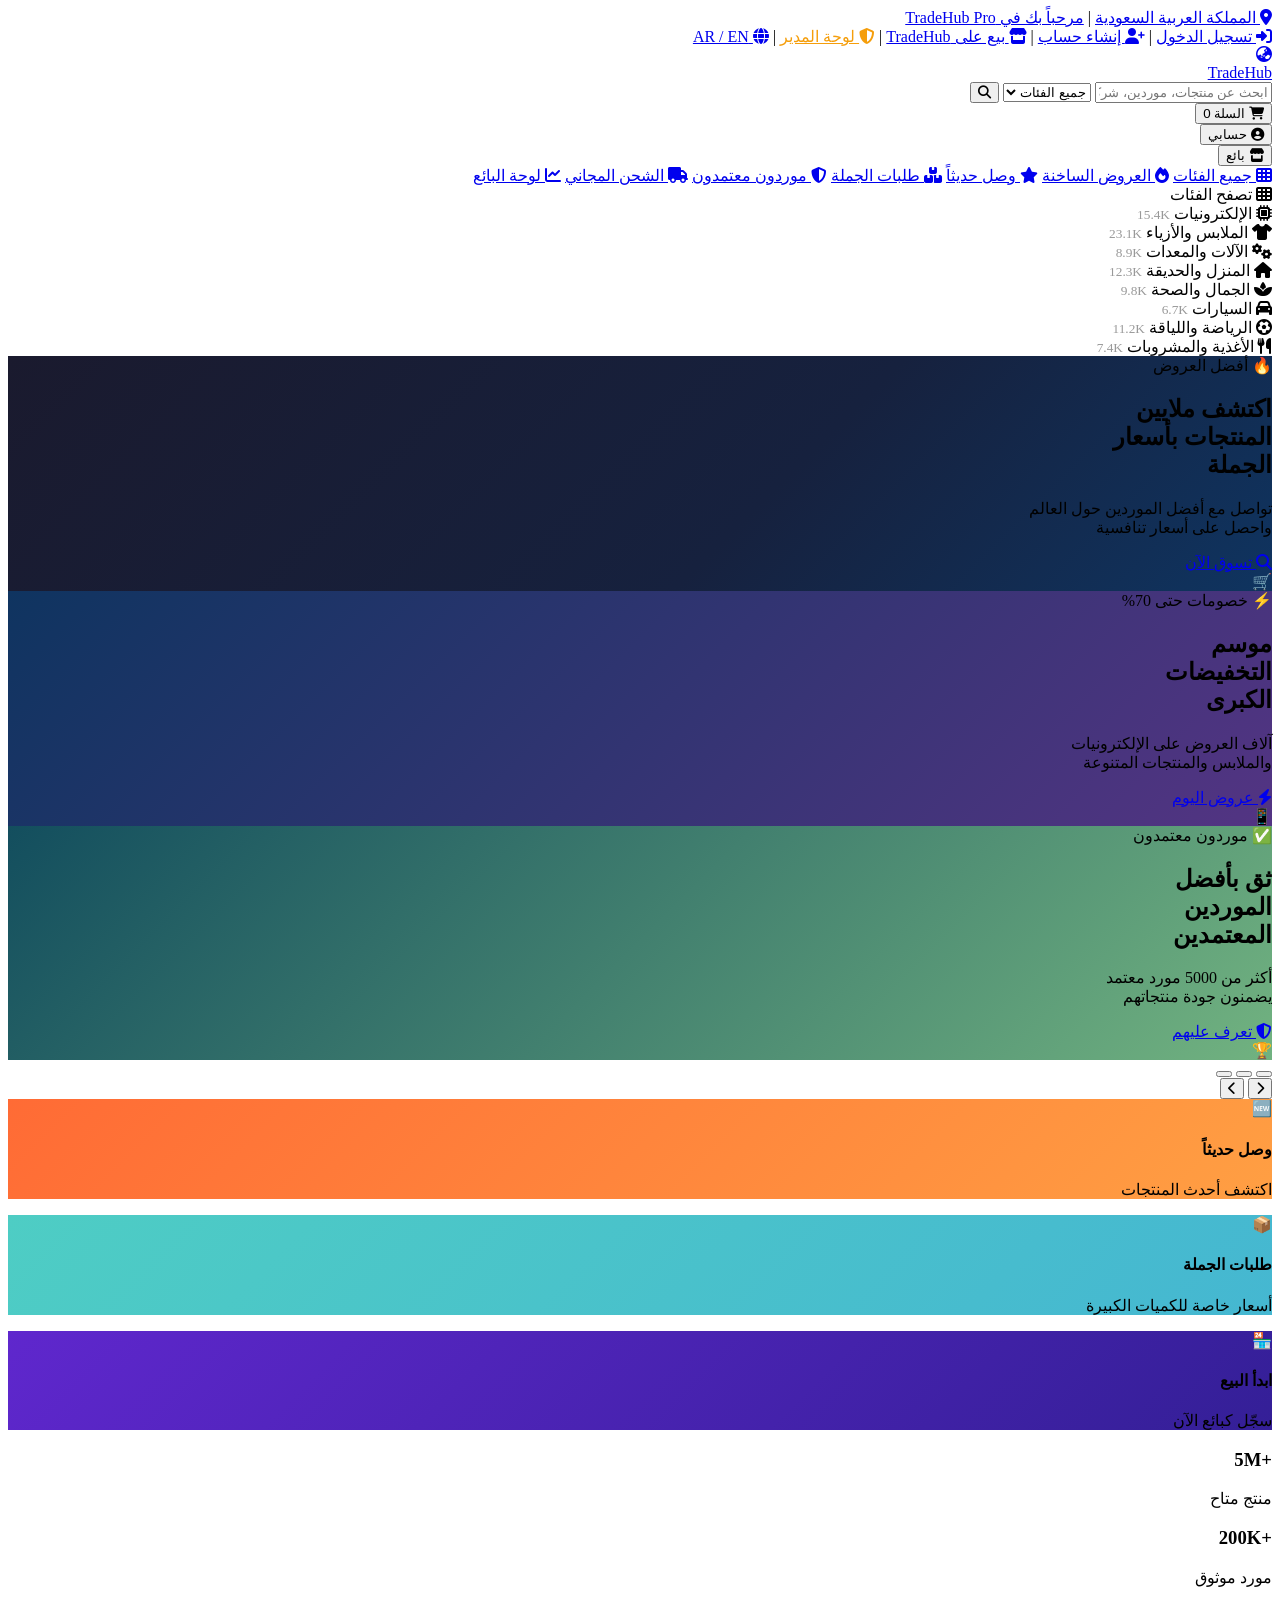
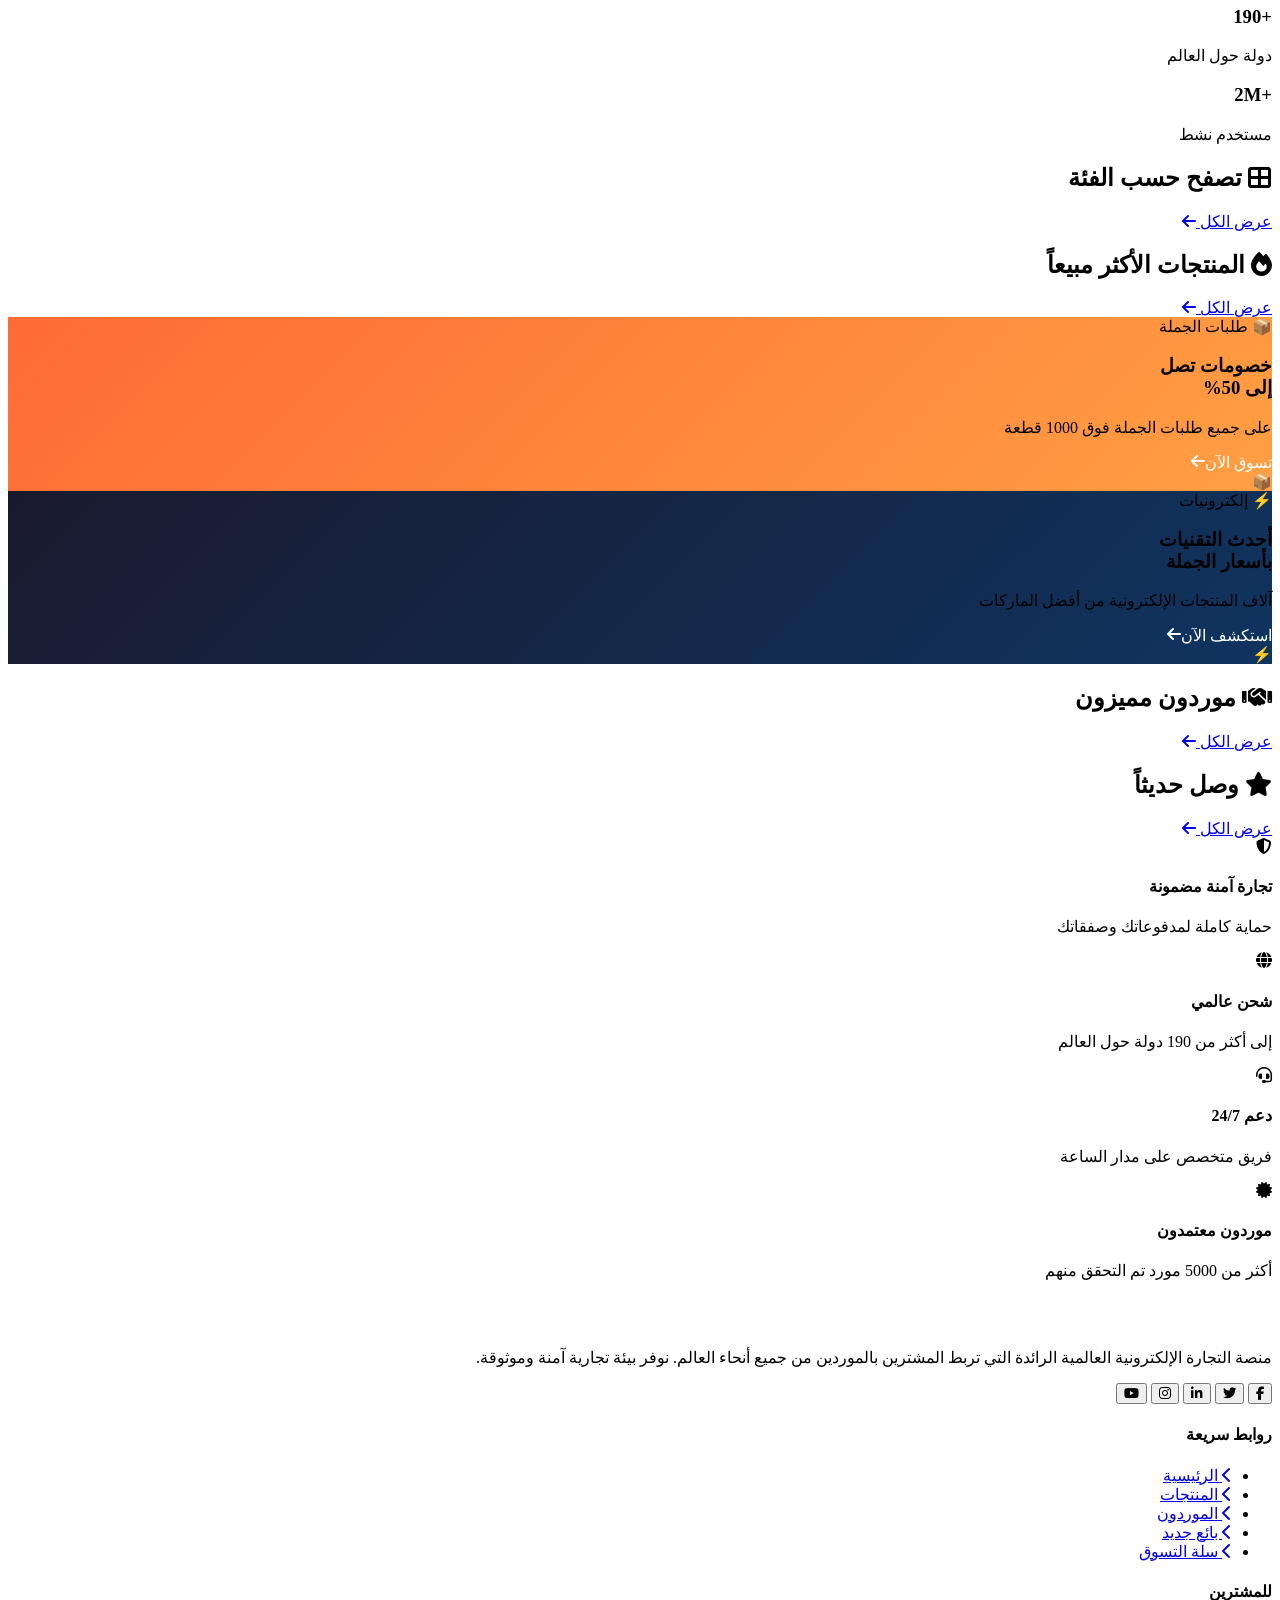
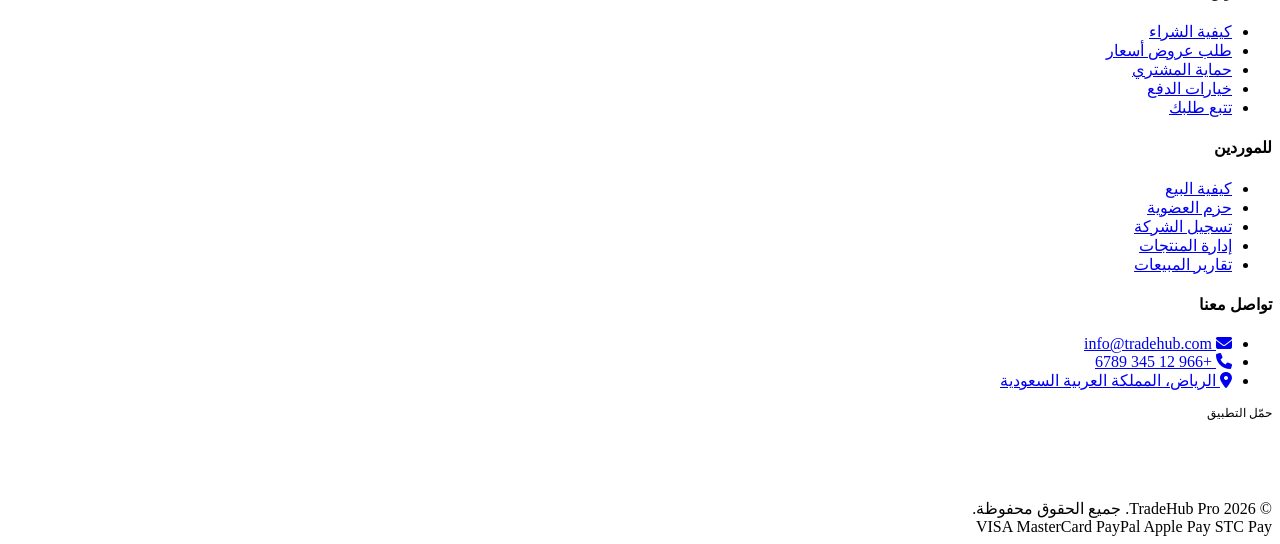
==== index.html @ 457453dc "Add files via upload" ====
<!DOCTYPE html>
<html lang="ar" dir="rtl">
<head>
  <meta charset="UTF-8" />
  <meta name="viewport" content="width=device-width, initial-scale=1.0" />
  <title>TradeHub Pro - منصة التجارة الإلكترونية العالمية</title>

  <!-- ===== PWA Meta Tags ===== -->
  <meta name="theme-color" content="#f59e0b" />
  <meta name="mobile-web-app-capable" content="yes" />
  <meta name="apple-mobile-web-app-capable" content="yes" />
  <meta name="apple-mobile-web-app-status-bar-style" content="black-translucent" />
  <meta name="apple-mobile-web-app-title" content="TradeHub Pro" />
  <meta name="application-name" content="TradeHub Pro" />
  <meta name="msapplication-TileColor" content="#0f172a" />
  <meta name="msapplication-TileImage" content="/icons/icon-144x144.png" />
  <meta name="description" content="منصة TradeHub Pro للتجارة الإلكترونية - تسوق، بيع، وتواصل مع موردين عالميين" />

  <!-- PWA Manifest -->
  <link rel="manifest" href="manifest.json" />

  <!-- Apple Touch Icons -->
  <link rel="apple-touch-icon" sizes="192x192" href="icons/icon-192x192.png" />
  <link rel="apple-touch-icon" sizes="512x512" href="icons/icon-512x512.png" />
  <link rel="icon" type="image/svg+xml" href="icons/icon.svg" />
  <link rel="shortcut icon" href="icons/icon.svg" />

  <!-- ===== Fonts & Libraries ===== -->
  <link rel="preconnect" href="https://fonts.googleapis.com" />
  <link href="https://fonts.googleapis.com/css2?family=Cairo:wght@300;400;600;700;800&display=swap" rel="stylesheet" />
  <link rel="stylesheet" href="https://cdn.jsdelivr.net/npm/@fortawesome/fontawesome-free@6.4.0/css/all.min.css" />
  <link rel="stylesheet" href="css/style.css" />
  <script src="js/auth.js"></script>
</head>
<body>

<!-- TOP BAR -->
<div class="top-bar">
  <div class="container">
    <div class="top-bar-links">
      <a href="#"><i class="fas fa-map-marker-alt"></i> المملكة العربية السعودية</a>
      <span>|</span>
      <a href="#">مرحباً بك في TradeHub Pro</a>
    </div>
    <div class="top-bar-links" id="topBarUserLinks">
      <a href="auth.html"><i class="fas fa-sign-in-alt"></i> تسجيل الدخول</a>
      <span>|</span>
      <a href="auth.html?mode=register"><i class="fas fa-user-plus"></i> إنشاء حساب</a>
      <span>|</span>
      <a href="seller.html"><i class="fas fa-store"></i> بيع على TradeHub</a>
      <span>|</span>
      <a href="admin-login.html" style="color:#f59e0b"><i class="fas fa-shield-alt"></i> لوحة المدير</a>
      <span>|</span>
      <a href="#"><i class="fas fa-globe"></i> AR / EN</a>
    </div>
  </div>
</div>

<!-- HEADER -->
<header>
  <div class="container header-main">
    <a href="index.html" class="logo">
      <span class="logo-dynamic">
        <div class="logo-icon"><i class="fas fa-globe-asia"></i></div>
        Trade<span>Hub</span>
      </span>
    </a>

    <div class="search-bar">
      <input type="text" class="search-input" id="searchInput" placeholder="ابحث عن منتجات، موردين، شركات..." />
      <select class="search-select" id="searchCategory">
        <option value="">جميع الفئات</option>
        <option value="cat1">الإلكترونيات</option>
        <option value="cat2">الملابس</option>
        <option value="cat3">الآلات</option>
        <option value="cat4">المنزل</option>
        <option value="cat5">الجمال</option>
        <option value="cat6">السيارات</option>
        <option value="cat7">الرياضة</option>
        <option value="cat8">الأغذية</option>
      </select>
      <button class="search-btn" onclick="doSearch()">
        <i class="fas fa-search"></i>
      </button>
    </div>

    <div class="header-actions">
      <button class="header-btn" onclick="window.location='cart.html'">
        <i class="fas fa-shopping-cart"></i>
        <span>السلة</span>
        <span class="badge" id="cartCount">0</span>
      </button>
      <div id="headerUserMenu">
        <button class="header-btn" onclick="window.location='auth.html'">
          <i class="fas fa-user-circle"></i>
          <span>حسابي</span>
        </button>
      </div>
      <button class="header-btn" onclick="window.location='seller.html'">
        <i class="fas fa-store"></i>
        <span>بائع</span>
      </button>
    </div>
  </div>
</header>

<!-- NAV -->
<nav>
  <div class="container">
    <div class="nav-inner">
      <a href="#categories" class="nav-link all-categories-btn"><i class="fas fa-th"></i> جميع الفئات</a>
      <a href="products.html" class="nav-link active"><i class="fas fa-fire"></i> العروض الساخنة</a>
      <a href="products.html?filter=new" class="nav-link"><i class="fas fa-star"></i> وصل حديثاً</a>
      <a href="products.html?filter=bulk" class="nav-link"><i class="fas fa-boxes"></i> طلبات الجملة</a>
      <a href="products.html?filter=verified" class="nav-link"><i class="fas fa-shield-alt"></i> موردون معتمدون</a>
      <a href="#" class="nav-link"><i class="fas fa-truck"></i> الشحن المجاني</a>
      <a href="seller.html" class="nav-link"><i class="fas fa-chart-line"></i> لوحة البائع</a>
    </div>
  </div>
</nav>

<!-- HERO SECTION -->
<section class="hero-section">
  <div class="container">
    <div class="hero-grid">
      <!-- Sidebar -->
      <aside class="sidebar-cats">
        <div class="sidebar-cat-title"><i class="fas fa-th"></i> تصفح الفئات</div>
        <div class="sidebar-cat-item" onclick="filterByCategory('cat1')"><i class="fas fa-microchip"></i> الإلكترونيات <small style="margin-right:auto;color:#999">15.4K</small></div>
        <div class="sidebar-cat-item" onclick="filterByCategory('cat2')"><i class="fas fa-tshirt"></i> الملابس والأزياء <small style="margin-right:auto;color:#999">23.1K</small></div>
        <div class="sidebar-cat-item" onclick="filterByCategory('cat3')"><i class="fas fa-cogs"></i> الآلات والمعدات <small style="margin-right:auto;color:#999">8.9K</small></div>
        <div class="sidebar-cat-item" onclick="filterByCategory('cat4')"><i class="fas fa-home"></i> المنزل والحديقة <small style="margin-right:auto;color:#999">12.3K</small></div>
        <div class="sidebar-cat-item" onclick="filterByCategory('cat5')"><i class="fas fa-spa"></i> الجمال والصحة <small style="margin-right:auto;color:#999">9.8K</small></div>
        <div class="sidebar-cat-item" onclick="filterByCategory('cat6')"><i class="fas fa-car"></i> السيارات <small style="margin-right:auto;color:#999">6.7K</small></div>
        <div class="sidebar-cat-item" onclick="filterByCategory('cat7')"><i class="fas fa-futbol"></i> الرياضة واللياقة <small style="margin-right:auto;color:#999">11.2K</small></div>
        <div class="sidebar-cat-item" onclick="filterByCategory('cat8')"><i class="fas fa-utensils"></i> الأغذية والمشروبات <small style="margin-right:auto;color:#999">7.4K</small></div>
      </aside>

      <!-- Slider -->
      <div class="slider-container">
        <div class="slide active" style="background: linear-gradient(135deg, #1a1a2e 0%, #16213e 60%, #0f3460 100%);">
          <div class="slide-content">
            <div class="slide-text">
              <div class="slide-badge">🔥 أفضل العروض</div>
              <h2>اكتشف ملايين<br>المنتجات بأسعار<br>الجملة</h2>
              <p>تواصل مع أفضل الموردين حول العالم<br>واحصل على أسعار تنافسية</p>
              <a href="products.html" class="slide-cta"><i class="fas fa-search"></i> تسوق الآن</a>
            </div>
            <div class="slide-img">🛒</div>
          </div>
        </div>
        <div class="slide" style="background: linear-gradient(135deg, #0f3460 0%, #533483 100%);">
          <div class="slide-content">
            <div class="slide-text">
              <div class="slide-badge">⚡ خصومات حتى 70%</div>
              <h2>موسم<br>التخفيضات<br>الكبرى</h2>
              <p>آلاف العروض على الإلكترونيات<br>والملابس والمنتجات المتنوعة</p>
              <a href="products.html" class="slide-cta"><i class="fas fa-bolt"></i> عروض اليوم</a>
            </div>
            <div class="slide-img">📱</div>
          </div>
        </div>
        <div class="slide" style="background: linear-gradient(135deg, #134e5e 0%, #71b280 100%);">
          <div class="slide-content">
            <div class="slide-text">
              <div class="slide-badge">✅ موردون معتمدون</div>
              <h2>ثق بأفضل<br>الموردين<br>المعتمدين</h2>
              <p>أكثر من 5000 مورد معتمد<br>يضمنون جودة منتجاتهم</p>
              <a href="products.html?filter=verified" class="slide-cta"><i class="fas fa-shield-alt"></i> تعرف عليهم</a>
            </div>
            <div class="slide-img">🏆</div>
          </div>
        </div>
        <div class="slider-controls">
          <button class="slider-dot active" onclick="goToSlide(0)"></button>
          <button class="slider-dot" onclick="goToSlide(1)"></button>
          <button class="slider-dot" onclick="goToSlide(2)"></button>
        </div>
        <button class="slider-prev" onclick="prevSlide()"><i class="fas fa-chevron-right"></i></button>
        <button class="slider-next" onclick="nextSlide()"><i class="fas fa-chevron-left"></i></button>
      </div>

      <!-- Mini Banners -->
      <div class="mini-banners">
        <div class="mini-banner" style="background: linear-gradient(135deg, #FF6B35, #ff9f43);" onclick="window.location='products.html?filter=new'">
          <span>🆕</span>
          <h4>وصل حديثاً</h4>
          <p>اكتشف أحدث المنتجات</p>
        </div>
        <div class="mini-banner" style="background: linear-gradient(135deg, #4ECDC4, #45B7D1);" onclick="window.location='products.html?filter=bulk'">
          <span>📦</span>
          <h4>طلبات الجملة</h4>
          <p>أسعار خاصة للكميات الكبيرة</p>
        </div>
        <div class="mini-banner" style="background: linear-gradient(135deg, #5F27CD, #341f97);" onclick="window.location='seller.html'">
          <span>🏪</span>
          <h4>ابدأ البيع</h4>
          <p>سجّل كبائع الآن</p>
        </div>
      </div>
    </div>
  </div>
</section>

<!-- STATS BANNER -->
<div class="stats-banner">
  <div class="container">
    <div class="stats-grid">
      <div class="stat-item">
        <h3>+5M</h3>
        <p>منتج متاح</p>
      </div>
      <div class="stat-item">
        <h3>+200K</h3>
        <p>مورد موثوق</p>
      </div>
      <div class="stat-item">
        <h3>+190</h3>
        <p>دولة حول العالم</p>
      </div>
      <div class="stat-item">
        <h3>+2M</h3>
        <p>مستخدم نشط</p>
      </div>
    </div>
  </div>
</div>

<!-- CATEGORIES SECTION -->
<section class="section" id="categories" style="background: white;">
  <div class="container">
    <div class="section-header">
      <h2 class="section-title"><i class="fas fa-th-large"></i> تصفح حسب الفئة</h2>
      <a href="products.html" class="see-all">عرض الكل <i class="fas fa-arrow-left"></i></a>
    </div>
    <div class="categories-grid" id="categoriesGrid">
      <div class="loading-spinner"><div class="spinner"></div></div>
    </div>
  </div>
</section>

<!-- HOT PRODUCTS -->
<section class="section">
  <div class="container">
    <div class="section-header">
      <h2 class="section-title"><i class="fas fa-fire"></i> المنتجات الأكثر مبيعاً</h2>
      <a href="products.html" class="see-all">عرض الكل <i class="fas fa-arrow-left"></i></a>
    </div>
    <div class="products-grid" id="hotProductsGrid">
      <div class="loading-spinner"><div class="spinner"></div></div>
    </div>
  </div>
</section>

<!-- PROMO SECTION -->
<section class="section" style="background: white;">
  <div class="container">
    <div class="promo-grid">
      <div class="promo-card" style="background: linear-gradient(135deg, #FF6B35, #ff9f43);" onclick="window.location='products.html?filter=bulk'">
        <div class="promo-tag">📦 طلبات الجملة</div>
        <h3>خصومات تصل<br>إلى 50%</h3>
        <p>على جميع طلبات الجملة فوق 1000 قطعة</p>
        <div class="btn btn-outline" style="color:white; border-color:white; display:inline-flex;">تسوق الآن <i class="fas fa-arrow-left"></i></div>
        <div class="promo-icon">📦</div>
      </div>
      <div class="promo-card" style="background: linear-gradient(135deg, #1a1a2e, #0f3460);" onclick="window.location='products.html?category=cat1'">
        <div class="promo-tag">⚡ إلكترونيات</div>
        <h3>أحدث التقنيات<br>بأسعار الجملة</h3>
        <p>آلاف المنتجات الإلكترونية من أفضل الماركات</p>
        <div class="btn btn-outline" style="color:white; border-color:white; display:inline-flex;">استكشف الآن <i class="fas fa-arrow-left"></i></div>
        <div class="promo-icon">⚡</div>
      </div>
    </div>
  </div>
</section>

<!-- SUPPLIERS SECTION -->
<section class="section">
  <div class="container">
    <div class="section-header">
      <h2 class="section-title"><i class="fas fa-handshake"></i> موردون مميزون</h2>
      <a href="products.html?filter=verified" class="see-all">عرض الكل <i class="fas fa-arrow-left"></i></a>
    </div>
    <div class="suppliers-grid" id="suppliersGrid">
      <div class="loading-spinner"><div class="spinner"></div></div>
    </div>
  </div>
</section>

<!-- NEW ARRIVALS -->
<section class="section" style="background: white;">
  <div class="container">
    <div class="section-header">
      <h2 class="section-title"><i class="fas fa-star"></i> وصل حديثاً</h2>
      <a href="products.html?filter=new" class="see-all">عرض الكل <i class="fas fa-arrow-left"></i></a>
    </div>
    <div class="products-grid" id="newProductsGrid">
      <div class="loading-spinner"><div class="spinner"></div></div>
    </div>
  </div>
</section>

<!-- TRUST BAR -->
<div class="trust-bar">
  <div class="container">
    <div class="trust-grid">
      <div class="trust-item">
        <div class="trust-icon"><i class="fas fa-shield-alt"></i></div>
        <div>
          <h4>تجارة آمنة مضمونة</h4>
          <p>حماية كاملة لمدفوعاتك وصفقاتك</p>
        </div>
      </div>
      <div class="trust-item">
        <div class="trust-icon"><i class="fas fa-globe"></i></div>
        <div>
          <h4>شحن عالمي</h4>
          <p>إلى أكثر من 190 دولة حول العالم</p>
        </div>
      </div>
      <div class="trust-item">
        <div class="trust-icon"><i class="fas fa-headset"></i></div>
        <div>
          <h4>دعم 24/7</h4>
          <p>فريق متخصص على مدار الساعة</p>
        </div>
      </div>
      <div class="trust-item">
        <div class="trust-icon"><i class="fas fa-certificate"></i></div>
        <div>
          <h4>موردون معتمدون</h4>
          <p>أكثر من 5000 مورد تم التحقق منهم</p>
        </div>
      </div>
    </div>
  </div>
</div>

<!-- FOOTER -->
<footer>
  <div class="container">
    <div class="footer-grid">
      <div class="footer-col">
        <div class="logo" style="color:white; margin-bottom:14px;">
          <div class="logo-icon"><i class="fas fa-globe-asia"></i></div>
          Trade<span>Hub</span> Pro
        </div>
        <p>منصة التجارة الإلكترونية العالمية الرائدة التي تربط المشترين بالموردين من جميع أنحاء العالم. نوفر بيئة تجارية آمنة وموثوقة.</p>
        <div class="footer-social">
          <button class="social-btn"><i class="fab fa-facebook-f"></i></button>
          <button class="social-btn"><i class="fab fa-twitter"></i></button>
          <button class="social-btn"><i class="fab fa-linkedin-in"></i></button>
          <button class="social-btn"><i class="fab fa-instagram"></i></button>
          <button class="social-btn"><i class="fab fa-youtube"></i></button>
        </div>
      </div>
      <div class="footer-col">
        <h4>روابط سريعة</h4>
        <ul class="footer-links">
          <li><a href="index.html"><i class="fas fa-chevron-left"></i> الرئيسية</a></li>
          <li><a href="products.html"><i class="fas fa-chevron-left"></i> المنتجات</a></li>
          <li><a href="products.html?filter=verified"><i class="fas fa-chevron-left"></i> الموردون</a></li>
          <li><a href="seller.html"><i class="fas fa-chevron-left"></i> بائع جديد</a></li>
          <li><a href="cart.html"><i class="fas fa-chevron-left"></i> سلة التسوق</a></li>
        </ul>
      </div>
      <div class="footer-col">
        <h4>للمشترين</h4>
        <ul class="footer-links">
          <li><a href="#">كيفية الشراء</a></li>
          <li><a href="#">طلب عروض أسعار</a></li>
          <li><a href="#">حماية المشتري</a></li>
          <li><a href="#">خيارات الدفع</a></li>
          <li><a href="#">تتبع طلبك</a></li>
        </ul>
      </div>
      <div class="footer-col">
        <h4>للموردين</h4>
        <ul class="footer-links">
          <li><a href="seller.html">كيفية البيع</a></li>
          <li><a href="#">حزم العضوية</a></li>
          <li><a href="#">تسجيل الشركة</a></li>
          <li><a href="#">إدارة المنتجات</a></li>
          <li><a href="#">تقارير المبيعات</a></li>
        </ul>
      </div>
      <div class="footer-col">
        <h4>تواصل معنا</h4>
        <ul class="footer-links">
          <li><a href="#"><i class="fas fa-envelope"></i> info@tradehub.com</a></li>
          <li><a href="#"><i class="fas fa-phone"></i> +966 12 345 6789</a></li>
          <li><a href="#"><i class="fas fa-map-marker-alt"></i> الرياض، المملكة العربية السعودية</a></li>
        </ul>
        <div style="margin-top:16px;">
          <p style="font-size:12px; margin-bottom:8px;">حمّل التطبيق</p>
          <div style="display:flex; gap:8px; flex-direction:column;">
            <a href="#" style="background:rgba(255,255,255,0.1); color:white; padding:8px 14px; border-radius:8px; font-size:12px; display:flex; align-items:center; gap:8px;"><i class="fab fa-apple"></i> App Store</a>
            <a href="#" style="background:rgba(255,255,255,0.1); color:white; padding:8px 14px; border-radius:8px; font-size:12px; display:flex; align-items:center; gap:8px;"><i class="fab fa-google-play"></i> Google Play</a>
          </div>
        </div>
      </div>
    </div>
    <div class="footer-bottom">
      <span>© 2026 TradeHub Pro. جميع الحقوق محفوظة.</span>
      <div class="payment-icons">
        <span class="payment-icon">VISA</span>
        <span class="payment-icon">MasterCard</span>
        <span class="payment-icon">PayPal</span>
        <span class="payment-icon">Apple Pay</span>
        <span class="payment-icon">STC Pay</span>
      </div>
    </div>
  </div>
</footer>

<!-- Toast Container -->
<div class="toast-container" id="toastContainer"></div>

<script src="js/main.js"></script>
<script src="js/home.js"></script>
<!-- AI Assistant + PWA Manager -->
<script src="js/countries.js"></script>
<script src="js/whatsapp.js"></script>
<script src="js/chatbot.js"></script>
</body>
</html>
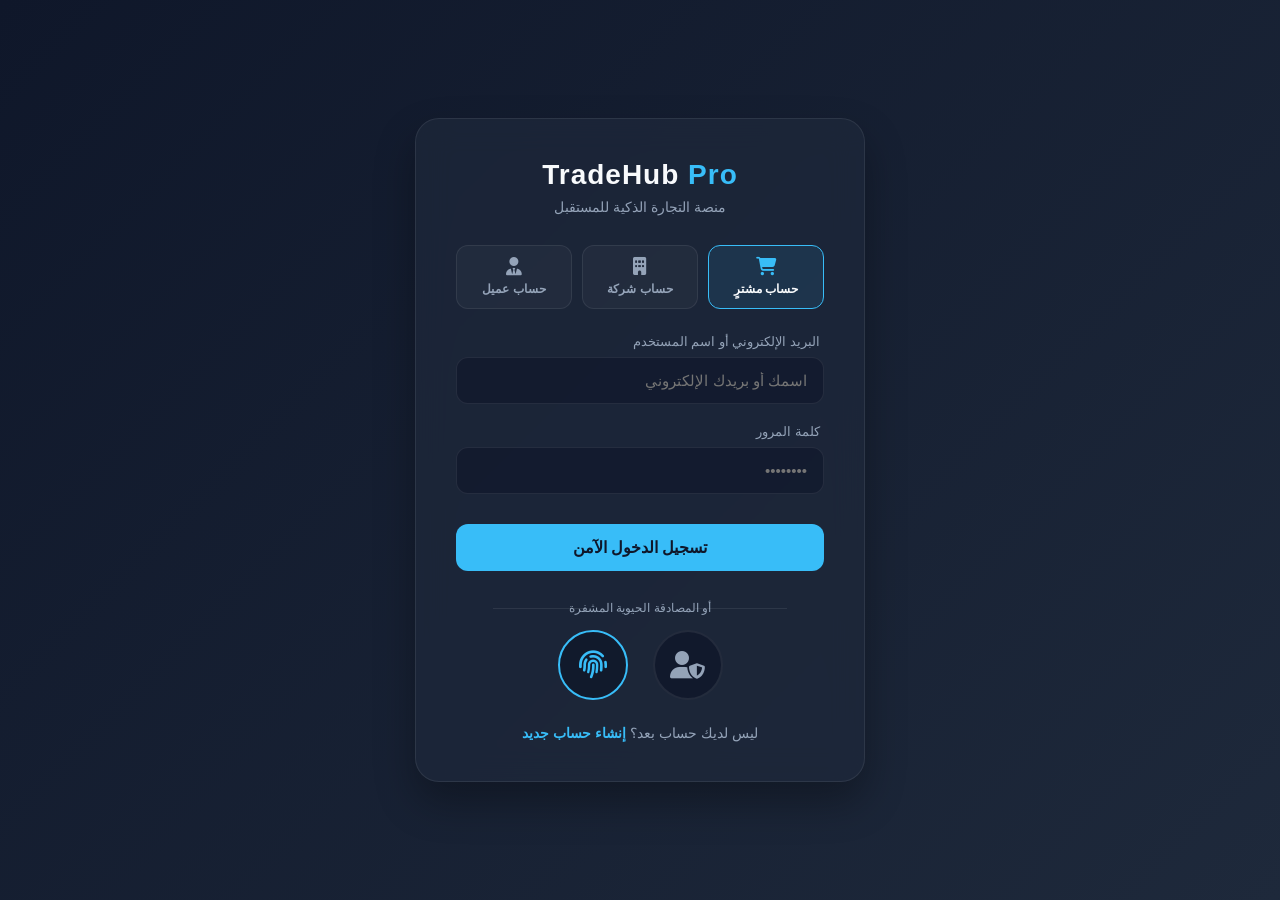
==== commit 185ae207: "Fix: Rename index .html to index.html - Remove space in filename so GitHub Pages can recognize it" ====
--- a/index.html
+++ b/index.html
@@ -1,426 +1,338 @@
 <!DOCTYPE html>
 <html lang="ar" dir="rtl">
 <head>
-  <meta charset="UTF-8" />
-  <meta name="viewport" content="width=device-width, initial-scale=1.0" />
-  <title>TradeHub Pro - منصة التجارة الإلكترونية العالمية</title>
-
-  <!-- ===== PWA Meta Tags ===== -->
-  <meta name="theme-color" content="#f59e0b" />
-  <meta name="mobile-web-app-capable" content="yes" />
-  <meta name="apple-mobile-web-app-capable" content="yes" />
-  <meta name="apple-mobile-web-app-status-bar-style" content="black-translucent" />
-  <meta name="apple-mobile-web-app-title" content="TradeHub Pro" />
-  <meta name="application-name" content="TradeHub Pro" />
-  <meta name="msapplication-TileColor" content="#0f172a" />
-  <meta name="msapplication-TileImage" content="/icons/icon-144x144.png" />
-  <meta name="description" content="منصة TradeHub Pro للتجارة الإلكترونية - تسوق، بيع، وتواصل مع موردين عالميين" />
-
-  <!-- PWA Manifest -->
-  <link rel="manifest" href="manifest.json" />
-
-  <!-- Apple Touch Icons -->
-  <link rel="apple-touch-icon" sizes="192x192" href="icons/icon-192x192.png" />
-  <link rel="apple-touch-icon" sizes="512x512" href="icons/icon-512x512.png" />
-  <link rel="icon" type="image/svg+xml" href="icons/icon.svg" />
-  <link rel="shortcut icon" href="icons/icon.svg" />
-
-  <!-- ===== Fonts & Libraries ===== -->
-  <link rel="preconnect" href="https://fonts.googleapis.com" />
-  <link href="https://fonts.googleapis.com/css2?family=Cairo:wght@300;400;600;700;800&display=swap" rel="stylesheet" />
-  <link rel="stylesheet" href="https://cdn.jsdelivr.net/npm/@fortawesome/fontawesome-free@6.4.0/css/all.min.css" />
-  <link rel="stylesheet" href="css/style.css" />
-  <script src="js/auth.js"></script>
+    <meta charset="UTF-8">
+    <meta name="viewport" content="width=device-width, initial-scale=1.0">
+    <title>TradeHub Pro - تسجيل الدخول</title>
+    <link href="https://fonts.googleapis.com/css2?family=Cairo:wght@300;400;600;700&display=swap" rel="stylesheet">
+    <link rel="stylesheet" href="https://cdnjs.cloudflare.com/ajax/libs/font-awesome/6.4.0/css/all.min.css">
+    
+    <style>
+        :root {
+            --bg-gradient: linear-gradient(135deg, #0f172a 0%, #1e293b 100%);
+            --card-bg: rgba(30, 41, 59, 0.7);
+            --primary: #38bdf8;
+            --primary-hover: #0ea5e9;
+            --accent: #fbbf24; /* لمحة ذهبية للهيبة */
+            --text-main: #f8fafc;
+            --text-muted: #94a3b8;
+            --border: rgba(255, 255, 255, 0.08);
+        }
+
+        * {
+            box-sizing: border-box;
+            margin: 0;
+            padding: 0;
+            font-family: 'Cairo', sans-serif;
+        }
+
+        body {
+            background: var(--bg-gradient);
+            min-height: 100vh;
+            display: flex;
+            justify-content: center;
+            align-items: center;
+            color: var(--text-main);
+            overflow-x: hidden;
+            padding: 20px;
+        }
+
+        /* الكارت الرئيسي للمشروع */
+        .auth-container {
+            background: var(--card-bg);
+            backdrop-filter: blur(16px);
+            -webkit-backdrop-filter: blur(16px);
+            border: 1px solid var(--border);
+            border-radius: 24px;
+            padding: 40px;
+            width: 100%;
+            max-width: 450px;
+            box-shadow: 0 20px 40px rgba(0, 0, 0, 0.3);
+            text-align: center;
+            animation: fadeIn 0.6s ease-out;
+        }
+
+        @keyframes fadeIn {
+            from { opacity: 0; transform: translateY(20px); }
+            to { opacity: 1; transform: translateY(0); }
+        }
+
+        .logo {
+            font-size: 28px;
+            font-weight: 700;
+            color: var(--text-main);
+            margin-bottom: 8px;
+            letter-spacing: 1px;
+        }
+
+        .logo span {
+            color: var(--primary);
+        }
+
+        .subtitle {
+            color: var(--text-muted);
+            font-size: 14px;
+            margin-bottom: 30px;
+        }
+
+        /* أزرار اختيار نوع الحساب الجديد */
+        .account-types {
+            display: grid;
+            grid-template-columns: repeat(3, 1fr);
+            gap: 10px;
+            margin-bottom: 25px;
+        }
+
+        .type-btn {
+            background: rgba(255, 255, 255, 0.03);
+            border: 1px solid var(--border);
+            border-radius: 12px;
+            padding: 12px 5px;
+            color: var(--text-muted);
+            cursor: pointer;
+            font-size: 12px;
+            font-weight: 600;
+            transition: all 0.3s ease;
+        }
+
+        .type-btn i {
+            display: block;
+            font-size: 18px;
+            margin-bottom: 6px;
+            color: var(--text-muted);
+        }
+
+        .type-btn:hover, .type-btn.active {
+            border-color: var(--primary);
+            color: var(--text-main);
+            background: rgba(56, 189, 248, 0.1);
+        }
+
+        .type-btn.active i {
+            color: var(--primary);
+        }
+
+        /* الحقول المدخلة */
+        .input-group {
+            margin-bottom: 20px;
+            text-align: right;
+        }
+
+        .input-group label {
+            display: block;
+            font-size: 13px;
+            color: var(--text-muted);
+            margin-bottom: 8px;
+            padding-right: 4px;
+        }
+
+        .input-field {
+            width: 100%;
+            background: rgba(15, 23, 42, 0.6);
+            border: 1px solid var(--border);
+            border-radius: 12px;
+            padding: 14px 16px;
+            color: var(--text-main);
+            font-size: 15px;
+            transition: all 0.3s ease;
+            text-align: right;
+        }
+
+        .input-field:focus {
+            outline: none;
+            border-color: var(--primary);
+            box-shadow: 0 0 0 3px rgba(56, 189, 248, 0.15);
+        }
+
+        /* زر الدخول الرئيسي */
+        .submit-btn {
+            width: 100%;
+            background: var(--primary);
+            color: #0f172a;
+            border: none;
+            border-radius: 12px;
+            padding: 14px;
+            font-size: 16px;
+            font-weight: 700;
+            cursor: pointer;
+            transition: all 0.3s ease;
+            margin-top: 10px;
+        }
+
+        .submit-btn:hover {
+            background: var(--primary-hover);
+            transform: translateY(-1px);
+        }
+
+        /* ---------------------------------- */
+        /* قسم البصمة والوجه (السنتر والأناقة) */
+        /* ---------------------------------- */
+        .biometric-section {
+            margin: 30px 0 15px 0;
+            display: flex;
+            flex-direction: column;
+            align-items: center;
+            justify-content: center;
+        }
+
+        .biometric-title {
+            font-size: 12px;
+            color: var(--text-muted);
+            margin-bottom: 15px;
+            position: relative;
+            width: 100%;
+        }
+
+        /* خطوط جانبية حول كلمة "أو الدخول بواسطة" */
+        .biometric-title::before, .biometric-title::after {
+            content: "";
+            position: absolute;
+            top: 50%;
+            width: 25%;
+            height: 1px;
+            background: var(--border);
+        }
+        .biometric-title::before { right: 10%; }
+        .biometric-title::after { left: 10%; }
+
+        .biometric-options {
+            display: flex;
+            gap: 25px;
+            justify-content: center;
+            align-items: center;
+        }
+
+        /* أزرار البصمة والوجه الفخمة */
+        .bio-btn {
+            width: 70px;
+            height: 70px;
+            border-radius: 50%;
+            background: rgba(15, 23, 42, 0.8);
+            border: 2px solid var(--border);
+            color: var(--text-muted);
+            font-size: 28px;
+            cursor: pointer;
+            display: flex;
+            justify-content: center;
+            align-items: center;
+            transition: all 0.4s cubic-bezier(0.4, 0, 0.2, 1);
+            position: relative;
+        }
+
+        /* تأثير التوهج النيون عند التحويم */
+        .bio-btn:hover {
+            color: var(--accent);
+            border-color: var(--accent);
+            box-shadow: 0 0 20px rgba(251, 191, 36, 0.3);
+            transform: scale(1.08);
+        }
+
+        /* تأثير نبض خاص بالبصمة لزيادة الهيبة */
+        .bio-btn.pulse {
+            animation: bioPulse 2s infinite;
+            border-color: var(--primary);
+            color: var(--primary);
+        }
+
+        @keyframes bioPulse {
+            0% { box-shadow: 0 0 0 0 rgba(56, 189, 248, 0.4); }
+            70% { box-shadow: 0 0 0 15px rgba(56, 189, 248, 0); }
+            100% { box-shadow: 0 0 0 0 rgba(56, 189, 248, 0); }
+        }
+
+        .footer-text {
+            margin-top: 25px;
+            font-size: 14px;
+            color: var(--text-muted);
+        }
+
+        .footer-text a {
+            color: var(--primary);
+            text-decoration: none;
+            font-weight: 600;
+        }
+
+        .footer-text a:hover {
+            text-decoration: underline;
+        }
+    </style>
 </head>
 <body>
 
-<!-- TOP BAR -->
-<div class="top-bar">
-  <div class="container">
-    <div class="top-bar-links">
-      <a href="#"><i class="fas fa-map-marker-alt"></i> المملكة العربية السعودية</a>
-      <span>|</span>
-      <a href="#">مرحباً بك في TradeHub Pro</a>
+    <div class="auth-container">
+        <div class="logo">TradeHub <span>Pro</span></div>
+        <div class="subtitle">منصة التجارة الذكية للمستقبل</div>
+
+        <div class="account-types">
+            <button class="type-btn active" onclick="selectType('buyer', this)">
+                <i class="fa-solid fa-cart-shopping"></i>
+                حساب مشترٍ
+            </button>
+            <button class="type-btn" onclick="selectType('company', this)">
+                <i class="fa-solid fa-building"></i>
+                حساب شركة
+            </button>
+            <button class="type-btn" onclick="selectType('client', this)">
+                <i class="fa-solid fa-user-tie"></i>
+                حساب عميل
+            </button>
+        </div>
+
+        <form onsubmit="handleSubmit(event)">
+            <div class="input-group">
+                <label for="email">البريد الإلكتروني أو اسم المستخدم</label>
+                <input type="text" id="email" class="input-field" placeholder="اسمك أو بريدك الإلكتروني" required>
+            </div>
+            
+            <div class="input-group">
+                <label for="password">كلمة المرور</label>
+                <input type="password" id="password" class="input-field" placeholder="••••••••" required>
+            </div>
+
+            <button type="submit" class="submit-btn">تسجيل الدخول الآمن</button>
+        </form>
+
+        <div class="biometric-section">
+            <div class="biometric-title">أو المصادقة الحيوية المشفرة</div>
+            <div class="biometric-options">
+                <button class="bio-btn" title="التعرف على الوجه" onclick="triggerBiometric('FaceID')">
+                    <i class="fa-solid fa-user-shield"></i>
+                </button>
+                <button class="bio-btn pulse" title="بصمة الإصبع" onclick="triggerBiometric('TouchID')">
+                    <i class="fa-solid fa-fingerprint"></i>
+                </button>
+            </div>
+        </div>
+
+        <div class="footer-text">
+            ليس لديك حساب بعد؟ <a href="profile.html">إنشاء حساب جديد</a>
+        </div>
     </div>
-    <div class="top-bar-links" id="topBarUserLinks">
-      <a href="auth.html"><i class="fas fa-sign-in-alt"></i> تسجيل الدخول</a>
-      <span>|</span>
-      <a href="auth.html?mode=register"><i class="fas fa-user-plus"></i> إنشاء حساب</a>
-      <span>|</span>
-      <a href="seller.html"><i class="fas fa-store"></i> بيع على TradeHub</a>
-      <span>|</span>
-      <a href="admin-login.html" style="color:#f59e0b"><i class="fas fa-shield-alt"></i> لوحة المدير</a>
-      <span>|</span>
-      <a href="#"><i class="fas fa-globe"></i> AR / EN</a>
-    </div>
-  </div>
-</div>
-
-<!-- HEADER -->
-<header>
-  <div class="container header-main">
-    <a href="index.html" class="logo">
-      <span class="logo-dynamic">
-        <div class="logo-icon"><i class="fas fa-globe-asia"></i></div>
-        Trade<span>Hub</span>
-      </span>
-    </a>
-
-    <div class="search-bar">
-      <input type="text" class="search-input" id="searchInput" placeholder="ابحث عن منتجات، موردين، شركات..." />
-      <select class="search-select" id="searchCategory">
-        <option value="">جميع الفئات</option>
-        <option value="cat1">الإلكترونيات</option>
-        <option value="cat2">الملابس</option>
-        <option value="cat3">الآلات</option>
-        <option value="cat4">المنزل</option>
-        <option value="cat5">الجمال</option>
-        <option value="cat6">السيارات</option>
-        <option value="cat7">الرياضة</option>
-        <option value="cat8">الأغذية</option>
-      </select>
-      <button class="search-btn" onclick="doSearch()">
-        <i class="fas fa-search"></i>
-      </button>
-    </div>
-
-    <div class="header-actions">
-      <button class="header-btn" onclick="window.location='cart.html'">
-        <i class="fas fa-shopping-cart"></i>
-        <span>السلة</span>
-        <span class="badge" id="cartCount">0</span>
-      </button>
-      <div id="headerUserMenu">
-        <button class="header-btn" onclick="window.location='auth.html'">
-          <i class="fas fa-user-circle"></i>
-          <span>حسابي</span>
-        </button>
-      </div>
-      <button class="header-btn" onclick="window.location='seller.html'">
-        <i class="fas fa-store"></i>
-        <span>بائع</span>
-      </button>
-    </div>
-  </div>
-</header>
-
-<!-- NAV -->
-<nav>
-  <div class="container">
-    <div class="nav-inner">
-      <a href="#categories" class="nav-link all-categories-btn"><i class="fas fa-th"></i> جميع الفئات</a>
-      <a href="products.html" class="nav-link active"><i class="fas fa-fire"></i> العروض الساخنة</a>
-      <a href="products.html?filter=new" class="nav-link"><i class="fas fa-star"></i> وصل حديثاً</a>
-      <a href="products.html?filter=bulk" class="nav-link"><i class="fas fa-boxes"></i> طلبات الجملة</a>
-      <a href="products.html?filter=verified" class="nav-link"><i class="fas fa-shield-alt"></i> موردون معتمدون</a>
-      <a href="#" class="nav-link"><i class="fas fa-truck"></i> الشحن المجاني</a>
-      <a href="seller.html" class="nav-link"><i class="fas fa-chart-line"></i> لوحة البائع</a>
-    </div>
-  </div>
-</nav>
-
-<!-- HERO SECTION -->
-<section class="hero-section">
-  <div class="container">
-    <div class="hero-grid">
-      <!-- Sidebar -->
-      <aside class="sidebar-cats">
-        <div class="sidebar-cat-title"><i class="fas fa-th"></i> تصفح الفئات</div>
-        <div class="sidebar-cat-item" onclick="filterByCategory('cat1')"><i class="fas fa-microchip"></i> الإلكترونيات <small style="margin-right:auto;color:#999">15.4K</small></div>
-        <div class="sidebar-cat-item" onclick="filterByCategory('cat2')"><i class="fas fa-tshirt"></i> الملابس والأزياء <small style="margin-right:auto;color:#999">23.1K</small></div>
-        <div class="sidebar-cat-item" onclick="filterByCategory('cat3')"><i class="fas fa-cogs"></i> الآلات والمعدات <small style="margin-right:auto;color:#999">8.9K</small></div>
-        <div class="sidebar-cat-item" onclick="filterByCategory('cat4')"><i class="fas fa-home"></i> المنزل والحديقة <small style="margin-right:auto;color:#999">12.3K</small></div>
-        <div class="sidebar-cat-item" onclick="filterByCategory('cat5')"><i class="fas fa-spa"></i> الجمال والصحة <small style="margin-right:auto;color:#999">9.8K</small></div>
-        <div class="sidebar-cat-item" onclick="filterByCategory('cat6')"><i class="fas fa-car"></i> السيارات <small style="margin-right:auto;color:#999">6.7K</small></div>
-        <div class="sidebar-cat-item" onclick="filterByCategory('cat7')"><i class="fas fa-futbol"></i> الرياضة واللياقة <small style="margin-right:auto;color:#999">11.2K</small></div>
-        <div class="sidebar-cat-item" onclick="filterByCategory('cat8')"><i class="fas fa-utensils"></i> الأغذية والمشروبات <small style="margin-right:auto;color:#999">7.4K</small></div>
-      </aside>
-
-      <!-- Slider -->
-      <div class="slider-container">
-        <div class="slide active" style="background: linear-gradient(135deg, #1a1a2e 0%, #16213e 60%, #0f3460 100%);">
-          <div class="slide-content">
-            <div class="slide-text">
-              <div class="slide-badge">🔥 أفضل العروض</div>
-              <h2>اكتشف ملايين<br>المنتجات بأسعار<br>الجملة</h2>
-              <p>تواصل مع أفضل الموردين حول العالم<br>واحصل على أسعار تنافسية</p>
-              <a href="products.html" class="slide-cta"><i class="fas fa-search"></i> تسوق الآن</a>
-            </div>
-            <div class="slide-img">🛒</div>
-          </div>
-        </div>
-        <div class="slide" style="background: linear-gradient(135deg, #0f3460 0%, #533483 100%);">
-          <div class="slide-content">
-            <div class="slide-text">
-              <div class="slide-badge">⚡ خصومات حتى 70%</div>
-              <h2>موسم<br>التخفيضات<br>الكبرى</h2>
-              <p>آلاف العروض على الإلكترونيات<br>والملابس والمنتجات المتنوعة</p>
-              <a href="products.html" class="slide-cta"><i class="fas fa-bolt"></i> عروض اليوم</a>
-            </div>
-            <div class="slide-img">📱</div>
-          </div>
-        </div>
-        <div class="slide" style="background: linear-gradient(135deg, #134e5e 0%, #71b280 100%);">
-          <div class="slide-content">
-            <div class="slide-text">
-              <div class="slide-badge">✅ موردون معتمدون</div>
-              <h2>ثق بأفضل<br>الموردين<br>المعتمدين</h2>
-              <p>أكثر من 5000 مورد معتمد<br>يضمنون جودة منتجاتهم</p>
-              <a href="products.html?filter=verified" class="slide-cta"><i class="fas fa-shield-alt"></i> تعرف عليهم</a>
-            </div>
-            <div class="slide-img">🏆</div>
-          </div>
-        </div>
-        <div class="slider-controls">
-          <button class="slider-dot active" onclick="goToSlide(0)"></button>
-          <button class="slider-dot" onclick="goToSlide(1)"></button>
-          <button class="slider-dot" onclick="goToSlide(2)"></button>
-        </div>
-        <button class="slider-prev" onclick="prevSlide()"><i class="fas fa-chevron-right"></i></button>
-        <button class="slider-next" onclick="nextSlide()"><i class="fas fa-chevron-left"></i></button>
-      </div>
-
-      <!-- Mini Banners -->
-      <div class="mini-banners">
-        <div class="mini-banner" style="background: linear-gradient(135deg, #FF6B35, #ff9f43);" onclick="window.location='products.html?filter=new'">
-          <span>🆕</span>
-          <h4>وصل حديثاً</h4>
-          <p>اكتشف أحدث المنتجات</p>
-        </div>
-        <div class="mini-banner" style="background: linear-gradient(135deg, #4ECDC4, #45B7D1);" onclick="window.location='products.html?filter=bulk'">
-          <span>📦</span>
-          <h4>طلبات الجملة</h4>
-          <p>أسعار خاصة للكميات الكبيرة</p>
-        </div>
-        <div class="mini-banner" style="background: linear-gradient(135deg, #5F27CD, #341f97);" onclick="window.location='seller.html'">
-          <span>🏪</span>
-          <h4>ابدأ البيع</h4>
-          <p>سجّل كبائع الآن</p>
-        </div>
-      </div>
-    </div>
-  </div>
-</section>
-
-<!-- STATS BANNER -->
-<div class="stats-banner">
-  <div class="container">
-    <div class="stats-grid">
-      <div class="stat-item">
-        <h3>+5M</h3>
-        <p>منتج متاح</p>
-      </div>
-      <div class="stat-item">
-        <h3>+200K</h3>
-        <p>مورد موثوق</p>
-      </div>
-      <div class="stat-item">
-        <h3>+190</h3>
-        <p>دولة حول العالم</p>
-      </div>
-      <div class="stat-item">
-        <h3>+2M</h3>
-        <p>مستخدم نشط</p>
-      </div>
-    </div>
-  </div>
-</div>
-
-<!-- CATEGORIES SECTION -->
-<section class="section" id="categories" style="background: white;">
-  <div class="container">
-    <div class="section-header">
-      <h2 class="section-title"><i class="fas fa-th-large"></i> تصفح حسب الفئة</h2>
-      <a href="products.html" class="see-all">عرض الكل <i class="fas fa-arrow-left"></i></a>
-    </div>
-    <div class="categories-grid" id="categoriesGrid">
-      <div class="loading-spinner"><div class="spinner"></div></div>
-    </div>
-  </div>
-</section>
-
-<!-- HOT PRODUCTS -->
-<section class="section">
-  <div class="container">
-    <div class="section-header">
-      <h2 class="section-title"><i class="fas fa-fire"></i> المنتجات الأكثر مبيعاً</h2>
-      <a href="products.html" class="see-all">عرض الكل <i class="fas fa-arrow-left"></i></a>
-    </div>
-    <div class="products-grid" id="hotProductsGrid">
-      <div class="loading-spinner"><div class="spinner"></div></div>
-    </div>
-  </div>
-</section>
-
-<!-- PROMO SECTION -->
-<section class="section" style="background: white;">
-  <div class="container">
-    <div class="promo-grid">
-      <div class="promo-card" style="background: linear-gradient(135deg, #FF6B35, #ff9f43);" onclick="window.location='products.html?filter=bulk'">
-        <div class="promo-tag">📦 طلبات الجملة</div>
-        <h3>خصومات تصل<br>إلى 50%</h3>
-        <p>على جميع طلبات الجملة فوق 1000 قطعة</p>
-        <div class="btn btn-outline" style="color:white; border-color:white; display:inline-flex;">تسوق الآن <i class="fas fa-arrow-left"></i></div>
-        <div class="promo-icon">📦</div>
-      </div>
-      <div class="promo-card" style="background: linear-gradient(135deg, #1a1a2e, #0f3460);" onclick="window.location='products.html?category=cat1'">
-        <div class="promo-tag">⚡ إلكترونيات</div>
-        <h3>أحدث التقنيات<br>بأسعار الجملة</h3>
-        <p>آلاف المنتجات الإلكترونية من أفضل الماركات</p>
-        <div class="btn btn-outline" style="color:white; border-color:white; display:inline-flex;">استكشف الآن <i class="fas fa-arrow-left"></i></div>
-        <div class="promo-icon">⚡</div>
-      </div>
-    </div>
-  </div>
-</section>
-
-<!-- SUPPLIERS SECTION -->
-<section class="section">
-  <div class="container">
-    <div class="section-header">
-      <h2 class="section-title"><i class="fas fa-handshake"></i> موردون مميزون</h2>
-      <a href="products.html?filter=verified" class="see-all">عرض الكل <i class="fas fa-arrow-left"></i></a>
-    </div>
-    <div class="suppliers-grid" id="suppliersGrid">
-      <div class="loading-spinner"><div class="spinner"></div></div>
-    </div>
-  </div>
-</section>
-
-<!-- NEW ARRIVALS -->
-<section class="section" style="background: white;">
-  <div class="container">
-    <div class="section-header">
-      <h2 class="section-title"><i class="fas fa-star"></i> وصل حديثاً</h2>
-      <a href="products.html?filter=new" class="see-all">عرض الكل <i class="fas fa-arrow-left"></i></a>
-    </div>
-    <div class="products-grid" id="newProductsGrid">
-      <div class="loading-spinner"><div class="spinner"></div></div>
-    </div>
-  </div>
-</section>
-
-<!-- TRUST BAR -->
-<div class="trust-bar">
-  <div class="container">
-    <div class="trust-grid">
-      <div class="trust-item">
-        <div class="trust-icon"><i class="fas fa-shield-alt"></i></div>
-        <div>
-          <h4>تجارة آمنة مضمونة</h4>
-          <p>حماية كاملة لمدفوعاتك وصفقاتك</p>
-        </div>
-      </div>
-      <div class="trust-item">
-        <div class="trust-icon"><i class="fas fa-globe"></i></div>
-        <div>
-          <h4>شحن عالمي</h4>
-          <p>إلى أكثر من 190 دولة حول العالم</p>
-        </div>
-      </div>
-      <div class="trust-item">
-        <div class="trust-icon"><i class="fas fa-headset"></i></div>
-        <div>
-          <h4>دعم 24/7</h4>
-          <p>فريق متخصص على مدار الساعة</p>
-        </div>
-      </div>
-      <div class="trust-item">
-        <div class="trust-icon"><i class="fas fa-certificate"></i></div>
-        <div>
-          <h4>موردون معتمدون</h4>
-          <p>أكثر من 5000 مورد تم التحقق منهم</p>
-        </div>
-      </div>
-    </div>
-  </div>
-</div>
-
-<!-- FOOTER -->
-<footer>
-  <div class="container">
-    <div class="footer-grid">
-      <div class="footer-col">
-        <div class="logo" style="color:white; margin-bottom:14px;">
-          <div class="logo-icon"><i class="fas fa-globe-asia"></i></div>
-          Trade<span>Hub</span> Pro
-        </div>
-        <p>منصة التجارة الإلكترونية العالمية الرائدة التي تربط المشترين بالموردين من جميع أنحاء العالم. نوفر بيئة تجارية آمنة وموثوقة.</p>
-        <div class="footer-social">
-          <button class="social-btn"><i class="fab fa-facebook-f"></i></button>
-          <button class="social-btn"><i class="fab fa-twitter"></i></button>
-          <button class="social-btn"><i class="fab fa-linkedin-in"></i></button>
-          <button class="social-btn"><i class="fab fa-instagram"></i></button>
-          <button class="social-btn"><i class="fab fa-youtube"></i></button>
-        </div>
-      </div>
-      <div class="footer-col">
-        <h4>روابط سريعة</h4>
-        <ul class="footer-links">
-          <li><a href="index.html"><i class="fas fa-chevron-left"></i> الرئيسية</a></li>
-          <li><a href="products.html"><i class="fas fa-chevron-left"></i> المنتجات</a></li>
-          <li><a href="products.html?filter=verified"><i class="fas fa-chevron-left"></i> الموردون</a></li>
-          <li><a href="seller.html"><i class="fas fa-chevron-left"></i> بائع جديد</a></li>
-          <li><a href="cart.html"><i class="fas fa-chevron-left"></i> سلة التسوق</a></li>
-        </ul>
-      </div>
-      <div class="footer-col">
-        <h4>للمشترين</h4>
-        <ul class="footer-links">
-          <li><a href="#">كيفية الشراء</a></li>
-          <li><a href="#">طلب عروض أسعار</a></li>
-          <li><a href="#">حماية المشتري</a></li>
-          <li><a href="#">خيارات الدفع</a></li>
-          <li><a href="#">تتبع طلبك</a></li>
-        </ul>
-      </div>
-      <div class="footer-col">
-        <h4>للموردين</h4>
-        <ul class="footer-links">
-          <li><a href="seller.html">كيفية البيع</a></li>
-          <li><a href="#">حزم العضوية</a></li>
-          <li><a href="#">تسجيل الشركة</a></li>
-          <li><a href="#">إدارة المنتجات</a></li>
-          <li><a href="#">تقارير المبيعات</a></li>
-        </ul>
-      </div>
-      <div class="footer-col">
-        <h4>تواصل معنا</h4>
-        <ul class="footer-links">
-          <li><a href="#"><i class="fas fa-envelope"></i> info@tradehub.com</a></li>
-          <li><a href="#"><i class="fas fa-phone"></i> +966 12 345 6789</a></li>
-          <li><a href="#"><i class="fas fa-map-marker-alt"></i> الرياض، المملكة العربية السعودية</a></li>
-        </ul>
-        <div style="margin-top:16px;">
-          <p style="font-size:12px; margin-bottom:8px;">حمّل التطبيق</p>
-          <div style="display:flex; gap:8px; flex-direction:column;">
-            <a href="#" style="background:rgba(255,255,255,0.1); color:white; padding:8px 14px; border-radius:8px; font-size:12px; display:flex; align-items:center; gap:8px;"><i class="fab fa-apple"></i> App Store</a>
-            <a href="#" style="background:rgba(255,255,255,0.1); color:white; padding:8px 14px; border-radius:8px; font-size:12px; display:flex; align-items:center; gap:8px;"><i class="fab fa-google-play"></i> Google Play</a>
-          </div>
-        </div>
-      </div>
-    </div>
-    <div class="footer-bottom">
-      <span>© 2026 TradeHub Pro. جميع الحقوق محفوظة.</span>
-      <div class="payment-icons">
-        <span class="payment-icon">VISA</span>
-        <span class="payment-icon">MasterCard</span>
-        <span class="payment-icon">PayPal</span>
-        <span class="payment-icon">Apple Pay</span>
-        <span class="payment-icon">STC Pay</span>
-      </div>
-    </div>
-  </div>
-</footer>
-
-<!-- Toast Container -->
-<div class="toast-container" id="toastContainer"></div>
-
-<script src="js/main.js"></script>
-<script src="js/home.js"></script>
-<!-- AI Assistant + PWA Manager -->
-<script src="js/countries.js"></script>
-<script src="js/whatsapp.js"></script>
-<script src="js/chatbot.js"></script>
+
+    <script>
+        // دالة لتغيير نوع الحساب المختار
+        let selectedRole = 'buyer';
+        function selectType(role, element) {
+            selectedRole = role;
+            document.querySelectorAll('.type-btn').forEach(btn => btn.classList.remove('active'));
+            element.classList.add('active');
+            console.log("النو�� الحالي المحدد هو: " + selectedRole);
+        }
+
+        // تفاعل عند الضغط على أزرار البصمة أو الوجه
+        function triggerBiometric(type) {
+            if(type === 'TouchID') {
+                alert('جاري قراءة بصمة الإصبع بشكل آمن ومشفّر 100%...');
+            } else {
+                alert('جاري مسح ملامح الوجه الـ 3D للتأكد من الهوية...');
+            }
+        }
+
+        // معالجة إرسال النموذج الأساسي
+        function handleSubmit(event) {
+            event.preventDefault();
+            alert('تم إرسال البيانات للنوع: ' + selectedRole);
+        }
+    </script>
 </body>
-</html>
+</html>
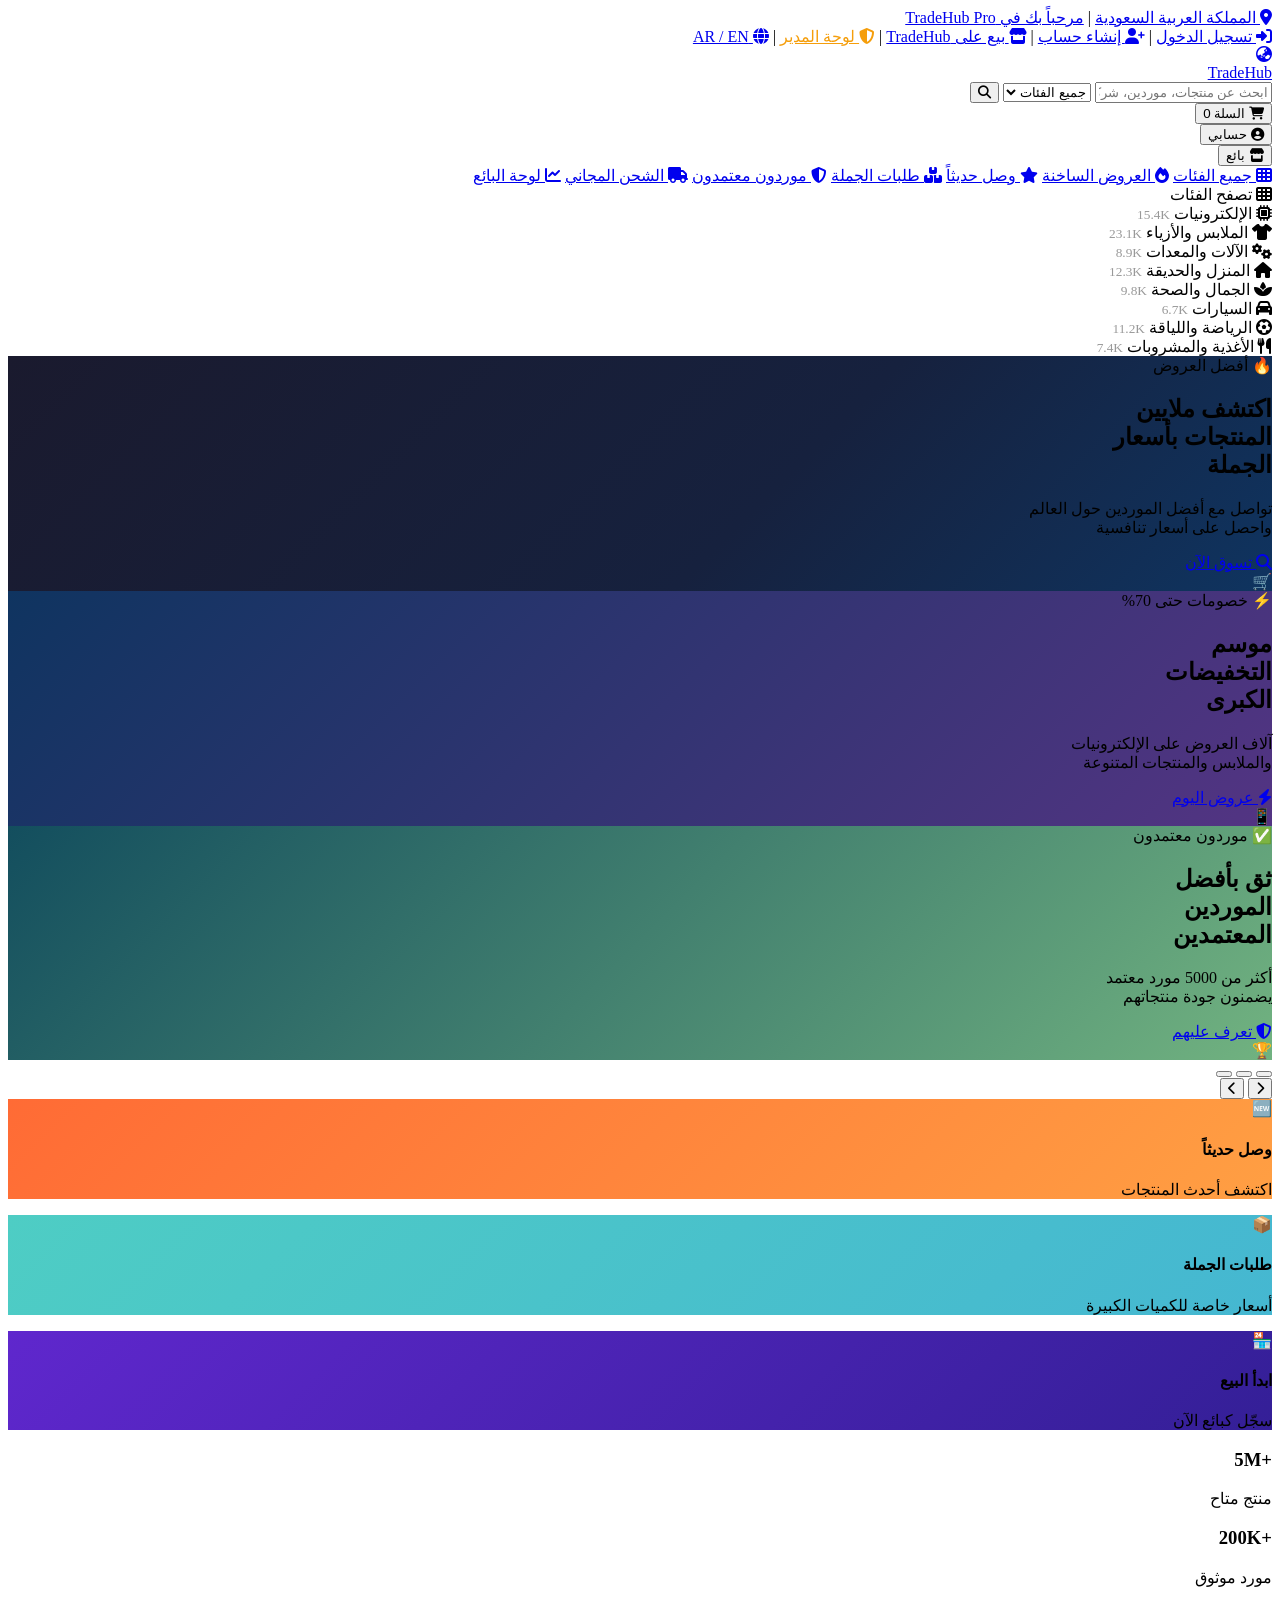
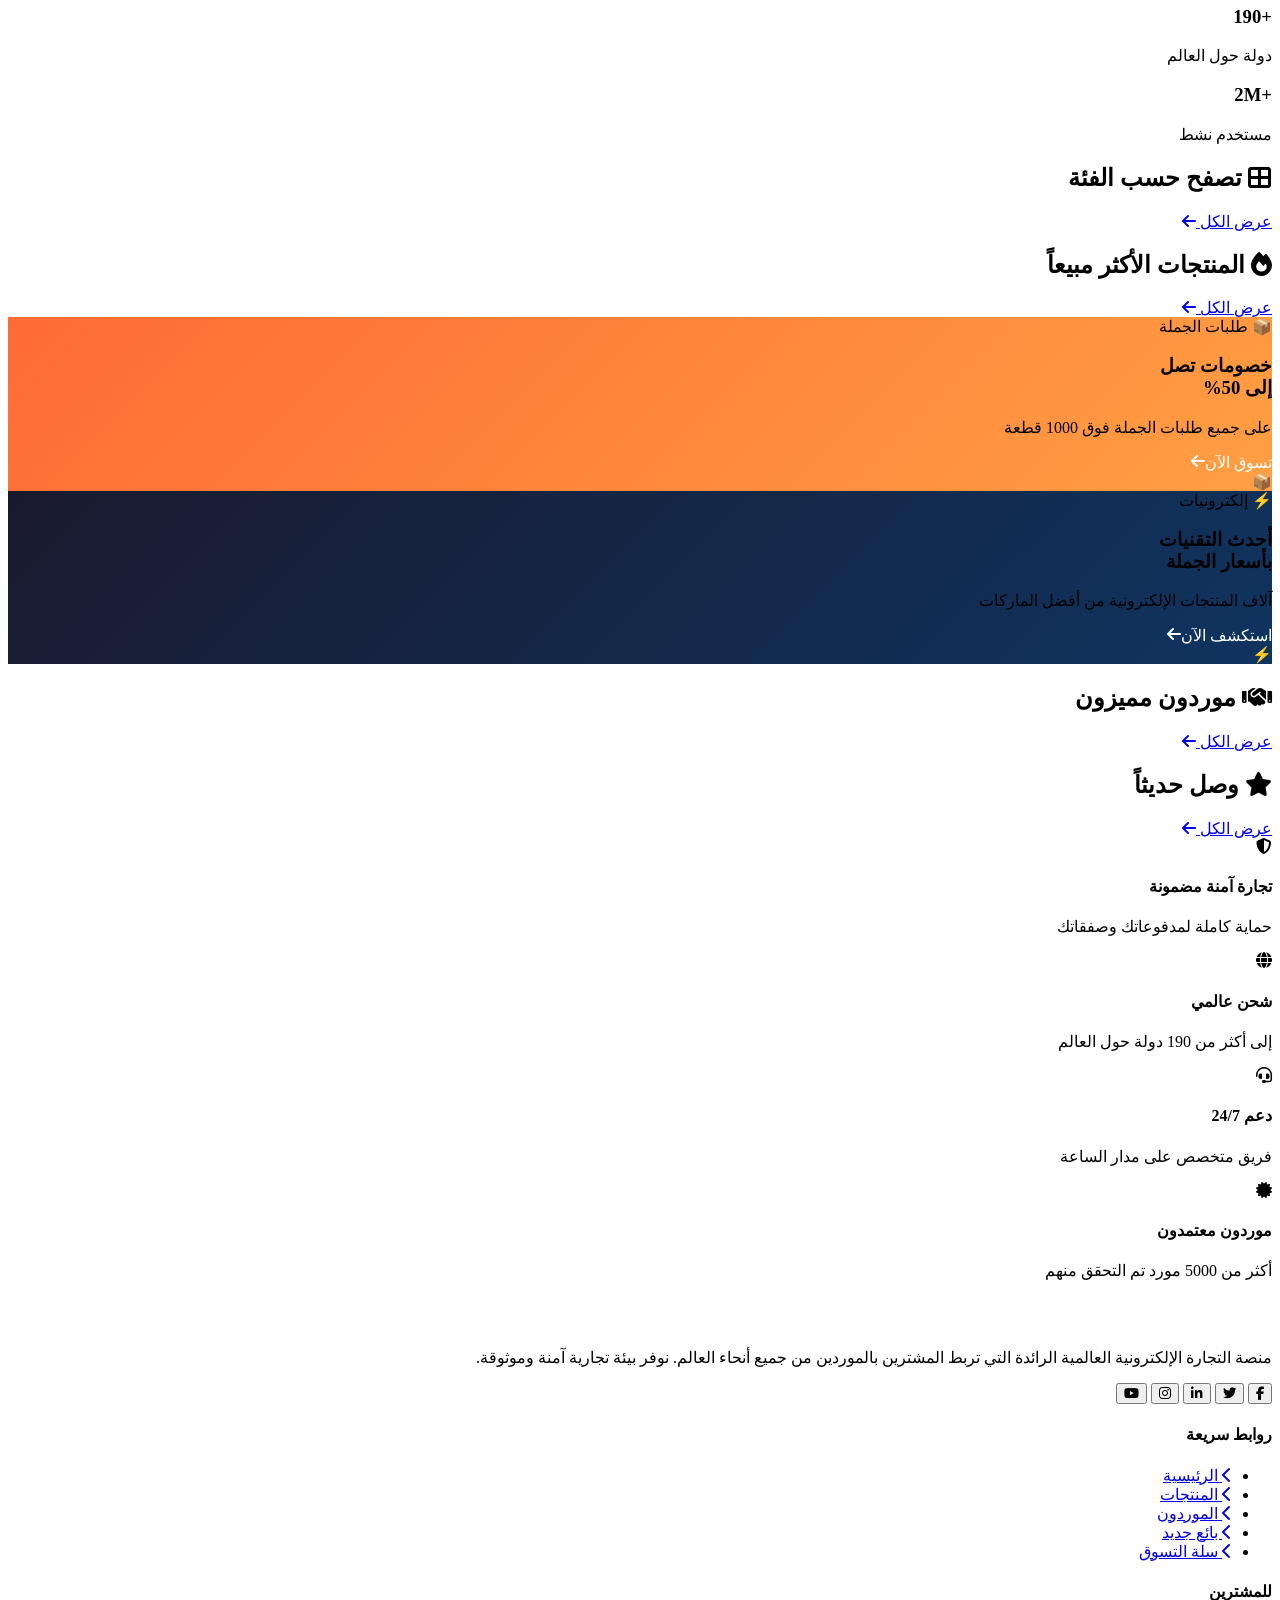
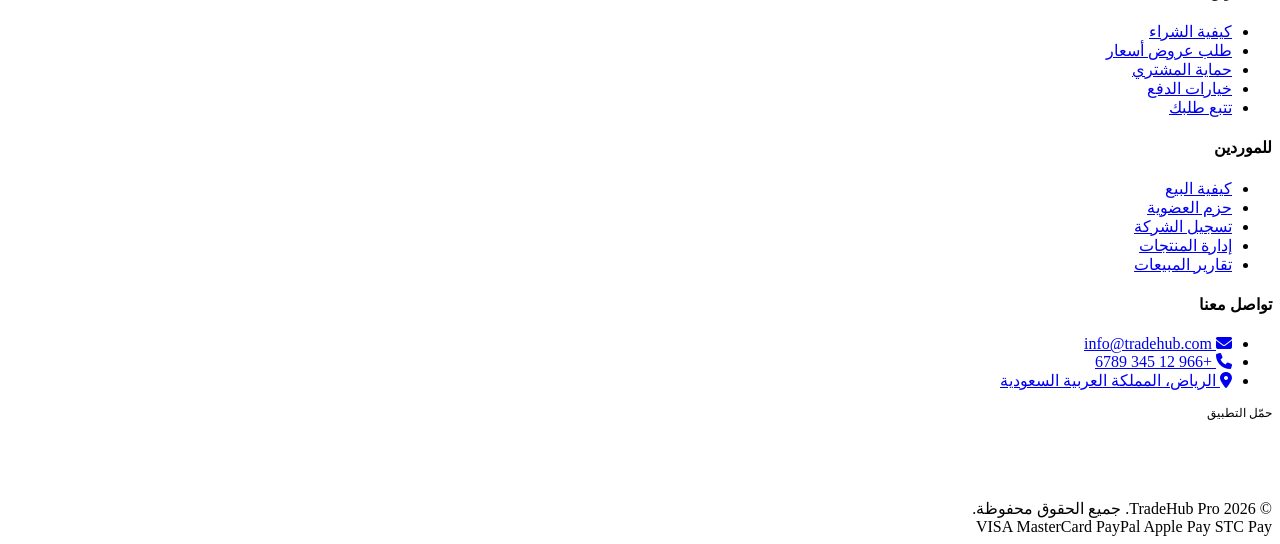
==== commit 6d9004b3: "Add files via upload" ====
--- a/index.html
+++ b/index.html
@@ -1,338 +1,426 @@
 <!DOCTYPE html>
 <html lang="ar" dir="rtl">
 <head>
-    <meta charset="UTF-8">
-    <meta name="viewport" content="width=device-width, initial-scale=1.0">
-    <title>TradeHub Pro - تسجيل الدخول</title>
-    <link href="https://fonts.googleapis.com/css2?family=Cairo:wght@300;400;600;700&display=swap" rel="stylesheet">
-    <link rel="stylesheet" href="https://cdnjs.cloudflare.com/ajax/libs/font-awesome/6.4.0/css/all.min.css">
-    
-    <style>
-        :root {
-            --bg-gradient: linear-gradient(135deg, #0f172a 0%, #1e293b 100%);
-            --card-bg: rgba(30, 41, 59, 0.7);
-            --primary: #38bdf8;
-            --primary-hover: #0ea5e9;
-            --accent: #fbbf24; /* لمحة ذهبية للهيبة */
-            --text-main: #f8fafc;
-            --text-muted: #94a3b8;
-            --border: rgba(255, 255, 255, 0.08);
-        }
-
-        * {
-            box-sizing: border-box;
-            margin: 0;
-            padding: 0;
-            font-family: 'Cairo', sans-serif;
-        }
-
-        body {
-            background: var(--bg-gradient);
-            min-height: 100vh;
-            display: flex;
-            justify-content: center;
-            align-items: center;
-            color: var(--text-main);
-            overflow-x: hidden;
-            padding: 20px;
-        }
-
-        /* الكارت الرئيسي للمشروع */
-        .auth-container {
-            background: var(--card-bg);
-            backdrop-filter: blur(16px);
-            -webkit-backdrop-filter: blur(16px);
-            border: 1px solid var(--border);
-            border-radius: 24px;
-            padding: 40px;
-            width: 100%;
-            max-width: 450px;
-            box-shadow: 0 20px 40px rgba(0, 0, 0, 0.3);
-            text-align: center;
-            animation: fadeIn 0.6s ease-out;
-        }
-
-        @keyframes fadeIn {
-            from { opacity: 0; transform: translateY(20px); }
-            to { opacity: 1; transform: translateY(0); }
-        }
-
-        .logo {
-            font-size: 28px;
-            font-weight: 700;
-            color: var(--text-main);
-            margin-bottom: 8px;
-            letter-spacing: 1px;
-        }
-
-        .logo span {
-            color: var(--primary);
-        }
-
-        .subtitle {
-            color: var(--text-muted);
-            font-size: 14px;
-            margin-bottom: 30px;
-        }
-
-        /* أزرار اختيار نوع الحساب الجديد */
-        .account-types {
-            display: grid;
-            grid-template-columns: repeat(3, 1fr);
-            gap: 10px;
-            margin-bottom: 25px;
-        }
-
-        .type-btn {
-            background: rgba(255, 255, 255, 0.03);
-            border: 1px solid var(--border);
-            border-radius: 12px;
-            padding: 12px 5px;
-            color: var(--text-muted);
-            cursor: pointer;
-            font-size: 12px;
-            font-weight: 600;
-            transition: all 0.3s ease;
-        }
-
-        .type-btn i {
-            display: block;
-            font-size: 18px;
-            margin-bottom: 6px;
-            color: var(--text-muted);
-        }
-
-        .type-btn:hover, .type-btn.active {
-            border-color: var(--primary);
-            color: var(--text-main);
-            background: rgba(56, 189, 248, 0.1);
-        }
-
-        .type-btn.active i {
-            color: var(--primary);
-        }
-
-        /* الحقول المدخلة */
-        .input-group {
-            margin-bottom: 20px;
-            text-align: right;
-        }
-
-        .input-group label {
-            display: block;
-            font-size: 13px;
-            color: var(--text-muted);
-            margin-bottom: 8px;
-            padding-right: 4px;
-        }
-
-        .input-field {
-            width: 100%;
-            background: rgba(15, 23, 42, 0.6);
-            border: 1px solid var(--border);
-            border-radius: 12px;
-            padding: 14px 16px;
-            color: var(--text-main);
-            font-size: 15px;
-            transition: all 0.3s ease;
-            text-align: right;
-        }
-
-        .input-field:focus {
-            outline: none;
-            border-color: var(--primary);
-            box-shadow: 0 0 0 3px rgba(56, 189, 248, 0.15);
-        }
-
-        /* زر الدخول الرئيسي */
-        .submit-btn {
-            width: 100%;
-            background: var(--primary);
-            color: #0f172a;
-            border: none;
-            border-radius: 12px;
-            padding: 14px;
-            font-size: 16px;
-            font-weight: 700;
-            cursor: pointer;
-            transition: all 0.3s ease;
-            margin-top: 10px;
-        }
-
-        .submit-btn:hover {
-            background: var(--primary-hover);
-            transform: translateY(-1px);
-        }
-
-        /* ---------------------------------- */
-        /* قسم البصمة والوجه (السنتر والأناقة) */
-        /* ---------------------------------- */
-        .biometric-section {
-            margin: 30px 0 15px 0;
-            display: flex;
-            flex-direction: column;
-            align-items: center;
-            justify-content: center;
-        }
-
-        .biometric-title {
-            font-size: 12px;
-            color: var(--text-muted);
-            margin-bottom: 15px;
-            position: relative;
-            width: 100%;
-        }
-
-        /* خطوط جانبية حول كلمة "أو الدخول بواسطة" */
-        .biometric-title::before, .biometric-title::after {
-            content: "";
-            position: absolute;
-            top: 50%;
-            width: 25%;
-            height: 1px;
-            background: var(--border);
-        }
-        .biometric-title::before { right: 10%; }
-        .biometric-title::after { left: 10%; }
-
-        .biometric-options {
-            display: flex;
-            gap: 25px;
-            justify-content: center;
-            align-items: center;
-        }
-
-        /* أزرار البصمة والوجه الفخمة */
-        .bio-btn {
-            width: 70px;
-            height: 70px;
-            border-radius: 50%;
-            background: rgba(15, 23, 42, 0.8);
-            border: 2px solid var(--border);
-            color: var(--text-muted);
-            font-size: 28px;
-            cursor: pointer;
-            display: flex;
-            justify-content: center;
-            align-items: center;
-            transition: all 0.4s cubic-bezier(0.4, 0, 0.2, 1);
-            position: relative;
-        }
-
-        /* تأثير التوهج النيون عند التحويم */
-        .bio-btn:hover {
-            color: var(--accent);
-            border-color: var(--accent);
-            box-shadow: 0 0 20px rgba(251, 191, 36, 0.3);
-            transform: scale(1.08);
-        }
-
-        /* تأثير نبض خاص بالبصمة لزيادة الهيبة */
-        .bio-btn.pulse {
-            animation: bioPulse 2s infinite;
-            border-color: var(--primary);
-            color: var(--primary);
-        }
-
-        @keyframes bioPulse {
-            0% { box-shadow: 0 0 0 0 rgba(56, 189, 248, 0.4); }
-            70% { box-shadow: 0 0 0 15px rgba(56, 189, 248, 0); }
-            100% { box-shadow: 0 0 0 0 rgba(56, 189, 248, 0); }
-        }
-
-        .footer-text {
-            margin-top: 25px;
-            font-size: 14px;
-            color: var(--text-muted);
-        }
-
-        .footer-text a {
-            color: var(--primary);
-            text-decoration: none;
-            font-weight: 600;
-        }
-
-        .footer-text a:hover {
-            text-decoration: underline;
-        }
-    </style>
+  <meta charset="UTF-8" />
+  <meta name="viewport" content="width=device-width, initial-scale=1.0" />
+  <title>TradeHub Pro - منصة التجارة الإلكترونية العالمية</title>
+
+  <!-- ===== PWA Meta Tags ===== -->
+  <meta name="theme-color" content="#f59e0b" />
+  <meta name="mobile-web-app-capable" content="yes" />
+  <meta name="apple-mobile-web-app-capable" content="yes" />
+  <meta name="apple-mobile-web-app-status-bar-style" content="black-translucent" />
+  <meta name="apple-mobile-web-app-title" content="TradeHub Pro" />
+  <meta name="application-name" content="TradeHub Pro" />
+  <meta name="msapplication-TileColor" content="#0f172a" />
+  <meta name="msapplication-TileImage" content="/icons/icon-144x144.png" />
+  <meta name="description" content="منصة TradeHub Pro للتجارة الإلكترونية - تسوق، بيع، وتواصل مع موردين عالميين" />
+
+  <!-- PWA Manifest -->
+  <link rel="manifest" href="manifest.json" />
+
+  <!-- Apple Touch Icons -->
+  <link rel="apple-touch-icon" sizes="192x192" href="icons/icon-192x192.png" />
+  <link rel="apple-touch-icon" sizes="512x512" href="icons/icon-512x512.png" />
+  <link rel="icon" type="image/svg+xml" href="icons/icon.svg" />
+  <link rel="shortcut icon" href="icons/icon.svg" />
+
+  <!-- ===== Fonts & Libraries ===== -->
+  <link rel="preconnect" href="https://fonts.googleapis.com" />
+  <link href="https://fonts.googleapis.com/css2?family=Cairo:wght@300;400;600;700;800&display=swap" rel="stylesheet" />
+  <link rel="stylesheet" href="https://cdn.jsdelivr.net/npm/@fortawesome/fontawesome-free@6.4.0/css/all.min.css" />
+  <link rel="stylesheet" href="css/style.css" />
+  <script src="js/auth.js"></script>
 </head>
 <body>
 
-    <div class="auth-container">
-        <div class="logo">TradeHub <span>Pro</span></div>
-        <div class="subtitle">منصة التجارة الذكية للمستقبل</div>
-
-        <div class="account-types">
-            <button class="type-btn active" onclick="selectType('buyer', this)">
-                <i class="fa-solid fa-cart-shopping"></i>
-                حساب مشترٍ
-            </button>
-            <button class="type-btn" onclick="selectType('company', this)">
-                <i class="fa-solid fa-building"></i>
-                حساب شركة
-            </button>
-            <button class="type-btn" onclick="selectType('client', this)">
-                <i class="fa-solid fa-user-tie"></i>
-                حساب عميل
-            </button>
-        </div>
-
-        <form onsubmit="handleSubmit(event)">
-            <div class="input-group">
-                <label for="email">البريد الإلكتروني أو اسم المستخدم</label>
-                <input type="text" id="email" class="input-field" placeholder="اسمك أو بريدك الإلكتروني" required>
+<!-- TOP BAR -->
+<div class="top-bar">
+  <div class="container">
+    <div class="top-bar-links">
+      <a href="#"><i class="fas fa-map-marker-alt"></i> المملكة العربية السعودية</a>
+      <span>|</span>
+      <a href="#">مرحباً بك في TradeHub Pro</a>
+    </div>
+    <div class="top-bar-links" id="topBarUserLinks">
+      <a href="auth.html"><i class="fas fa-sign-in-alt"></i> تسجيل الدخول</a>
+      <span>|</span>
+      <a href="auth.html?mode=register"><i class="fas fa-user-plus"></i> إنشاء حساب</a>
+      <span>|</span>
+      <a href="seller.html"><i class="fas fa-store"></i> بيع على TradeHub</a>
+      <span>|</span>
+      <a href="admin-login.html" style="color:#f59e0b"><i class="fas fa-shield-alt"></i> لوحة المدير</a>
+      <span>|</span>
+      <a href="#"><i class="fas fa-globe"></i> AR / EN</a>
+    </div>
+  </div>
+</div>
+
+<!-- HEADER -->
+<header>
+  <div class="container header-main">
+    <a href="index.html" class="logo">
+      <span class="logo-dynamic">
+        <div class="logo-icon"><i class="fas fa-globe-asia"></i></div>
+        Trade<span>Hub</span>
+      </span>
+    </a>
+
+    <div class="search-bar">
+      <input type="text" class="search-input" id="searchInput" placeholder="ابحث عن منتجات، موردين، شركات..." />
+      <select class="search-select" id="searchCategory">
+        <option value="">جميع الفئات</option>
+        <option value="cat1">الإلكترونيات</option>
+        <option value="cat2">الملابس</option>
+        <option value="cat3">الآلات</option>
+        <option value="cat4">المنزل</option>
+        <option value="cat5">الجمال</option>
+        <option value="cat6">السيارات</option>
+        <option value="cat7">الرياضة</option>
+        <option value="cat8">الأغذية</option>
+      </select>
+      <button class="search-btn" onclick="doSearch()">
+        <i class="fas fa-search"></i>
+      </button>
+    </div>
+
+    <div class="header-actions">
+      <button class="header-btn" onclick="window.location='cart.html'">
+        <i class="fas fa-shopping-cart"></i>
+        <span>السلة</span>
+        <span class="badge" id="cartCount">0</span>
+      </button>
+      <div id="headerUserMenu">
+        <button class="header-btn" onclick="window.location='auth.html'">
+          <i class="fas fa-user-circle"></i>
+          <span>حسابي</span>
+        </button>
+      </div>
+      <button class="header-btn" onclick="window.location='seller.html'">
+        <i class="fas fa-store"></i>
+        <span>بائع</span>
+      </button>
+    </div>
+  </div>
+</header>
+
+<!-- NAV -->
+<nav>
+  <div class="container">
+    <div class="nav-inner">
+      <a href="#categories" class="nav-link all-categories-btn"><i class="fas fa-th"></i> جميع الفئات</a>
+      <a href="products.html" class="nav-link active"><i class="fas fa-fire"></i> العروض الساخنة</a>
+      <a href="products.html?filter=new" class="nav-link"><i class="fas fa-star"></i> وصل حديثاً</a>
+      <a href="products.html?filter=bulk" class="nav-link"><i class="fas fa-boxes"></i> طلبات الجملة</a>
+      <a href="products.html?filter=verified" class="nav-link"><i class="fas fa-shield-alt"></i> موردون معتمدون</a>
+      <a href="#" class="nav-link"><i class="fas fa-truck"></i> الشحن المجاني</a>
+      <a href="seller.html" class="nav-link"><i class="fas fa-chart-line"></i> لوحة البائع</a>
+    </div>
+  </div>
+</nav>
+
+<!-- HERO SECTION -->
+<section class="hero-section">
+  <div class="container">
+    <div class="hero-grid">
+      <!-- Sidebar -->
+      <aside class="sidebar-cats">
+        <div class="sidebar-cat-title"><i class="fas fa-th"></i> تصفح الفئات</div>
+        <div class="sidebar-cat-item" onclick="filterByCategory('cat1')"><i class="fas fa-microchip"></i> الإلكترونيات <small style="margin-right:auto;color:#999">15.4K</small></div>
+        <div class="sidebar-cat-item" onclick="filterByCategory('cat2')"><i class="fas fa-tshirt"></i> الملابس والأزياء <small style="margin-right:auto;color:#999">23.1K</small></div>
+        <div class="sidebar-cat-item" onclick="filterByCategory('cat3')"><i class="fas fa-cogs"></i> الآلات والمعدات <small style="margin-right:auto;color:#999">8.9K</small></div>
+        <div class="sidebar-cat-item" onclick="filterByCategory('cat4')"><i class="fas fa-home"></i> المنزل والحديقة <small style="margin-right:auto;color:#999">12.3K</small></div>
+        <div class="sidebar-cat-item" onclick="filterByCategory('cat5')"><i class="fas fa-spa"></i> الجمال والصحة <small style="margin-right:auto;color:#999">9.8K</small></div>
+        <div class="sidebar-cat-item" onclick="filterByCategory('cat6')"><i class="fas fa-car"></i> السيارات <small style="margin-right:auto;color:#999">6.7K</small></div>
+        <div class="sidebar-cat-item" onclick="filterByCategory('cat7')"><i class="fas fa-futbol"></i> الرياضة واللياقة <small style="margin-right:auto;color:#999">11.2K</small></div>
+        <div class="sidebar-cat-item" onclick="filterByCategory('cat8')"><i class="fas fa-utensils"></i> الأغذية والمشروبات <small style="margin-right:auto;color:#999">7.4K</small></div>
+      </aside>
+
+      <!-- Slider -->
+      <div class="slider-container">
+        <div class="slide active" style="background: linear-gradient(135deg, #1a1a2e 0%, #16213e 60%, #0f3460 100%);">
+          <div class="slide-content">
+            <div class="slide-text">
+              <div class="slide-badge">🔥 أفضل العروض</div>
+              <h2>اكتشف ملايين<br>المنتجات بأسعار<br>الجملة</h2>
+              <p>تواصل مع أفضل الموردين حول العالم<br>واحصل على أسعار تنافسية</p>
+              <a href="products.html" class="slide-cta"><i class="fas fa-search"></i> تسوق الآن</a>
             </div>
-            
-            <div class="input-group">
-                <label for="password">كلمة المرور</label>
-                <input type="password" id="password" class="input-field" placeholder="••••••••" required>
+            <div class="slide-img">🛒</div>
+          </div>
+        </div>
+        <div class="slide" style="background: linear-gradient(135deg, #0f3460 0%, #533483 100%);">
+          <div class="slide-content">
+            <div class="slide-text">
+              <div class="slide-badge">⚡ خصومات حتى 70%</div>
+              <h2>موسم<br>التخفيضات<br>الكبرى</h2>
+              <p>آلاف العروض على الإلكترونيات<br>والملابس والمنتجات المتنوعة</p>
+              <a href="products.html" class="slide-cta"><i class="fas fa-bolt"></i> عروض اليوم</a>
             </div>
-
-            <button type="submit" class="submit-btn">تسجيل الدخول الآمن</button>
-        </form>
-
-        <div class="biometric-section">
-            <div class="biometric-title">أو المصادقة الحيوية المشفرة</div>
-            <div class="biometric-options">
-                <button class="bio-btn" title="التعرف على الوجه" onclick="triggerBiometric('FaceID')">
-                    <i class="fa-solid fa-user-shield"></i>
-                </button>
-                <button class="bio-btn pulse" title="بصمة الإصبع" onclick="triggerBiometric('TouchID')">
-                    <i class="fa-solid fa-fingerprint"></i>
-                </button>
+            <div class="slide-img">📱</div>
+          </div>
+        </div>
+        <div class="slide" style="background: linear-gradient(135deg, #134e5e 0%, #71b280 100%);">
+          <div class="slide-content">
+            <div class="slide-text">
+              <div class="slide-badge">✅ موردون معتمدون</div>
+              <h2>ثق بأفضل<br>الموردين<br>المعتمدين</h2>
+              <p>أكثر من 5000 مورد معتمد<br>يضمنون جودة منتجاتهم</p>
+              <a href="products.html?filter=verified" class="slide-cta"><i class="fas fa-shield-alt"></i> تعرف عليهم</a>
             </div>
-        </div>
-
-        <div class="footer-text">
-            ليس لديك حساب بعد؟ <a href="profile.html">إنشاء حساب جديد</a>
-        </div>
-    </div>
-
-    <script>
-        // دالة لتغيير نوع الحساب المختار
-        let selectedRole = 'buyer';
-        function selectType(role, element) {
-            selectedRole = role;
-            document.querySelectorAll('.type-btn').forEach(btn => btn.classList.remove('active'));
-            element.classList.add('active');
-            console.log("النو�� الحالي المحدد هو: " + selectedRole);
-        }
-
-        // تفاعل عند الضغط على أزرار البصمة أو الوجه
-        function triggerBiometric(type) {
-            if(type === 'TouchID') {
-                alert('جاري قراءة بصمة الإصبع بشكل آمن ومشفّر 100%...');
-            } else {
-                alert('جاري مسح ملامح الوجه الـ 3D للتأكد من الهوية...');
-            }
-        }
-
-        // معالجة إرسال النموذج الأساسي
-        function handleSubmit(event) {
-            event.preventDefault();
-            alert('تم إرسال البيانات للنوع: ' + selectedRole);
-        }
-    </script>
+            <div class="slide-img">🏆</div>
+          </div>
+        </div>
+        <div class="slider-controls">
+          <button class="slider-dot active" onclick="goToSlide(0)"></button>
+          <button class="slider-dot" onclick="goToSlide(1)"></button>
+          <button class="slider-dot" onclick="goToSlide(2)"></button>
+        </div>
+        <button class="slider-prev" onclick="prevSlide()"><i class="fas fa-chevron-right"></i></button>
+        <button class="slider-next" onclick="nextSlide()"><i class="fas fa-chevron-left"></i></button>
+      </div>
+
+      <!-- Mini Banners -->
+      <div class="mini-banners">
+        <div class="mini-banner" style="background: linear-gradient(135deg, #FF6B35, #ff9f43);" onclick="window.location='products.html?filter=new'">
+          <span>🆕</span>
+          <h4>وصل حديثاً</h4>
+          <p>اكتشف أحدث المنتجات</p>
+        </div>
+        <div class="mini-banner" style="background: linear-gradient(135deg, #4ECDC4, #45B7D1);" onclick="window.location='products.html?filter=bulk'">
+          <span>📦</span>
+          <h4>طلبات الجملة</h4>
+          <p>أسعار خاصة للكميات الكبيرة</p>
+        </div>
+        <div class="mini-banner" style="background: linear-gradient(135deg, #5F27CD, #341f97);" onclick="window.location='seller.html'">
+          <span>🏪</span>
+          <h4>ابدأ البيع</h4>
+          <p>سجّل كبائع الآن</p>
+        </div>
+      </div>
+    </div>
+  </div>
+</section>
+
+<!-- STATS BANNER -->
+<div class="stats-banner">
+  <div class="container">
+    <div class="stats-grid">
+      <div class="stat-item">
+        <h3>+5M</h3>
+        <p>منتج متاح</p>
+      </div>
+      <div class="stat-item">
+        <h3>+200K</h3>
+        <p>مورد موثوق</p>
+      </div>
+      <div class="stat-item">
+        <h3>+190</h3>
+        <p>دولة حول العالم</p>
+      </div>
+      <div class="stat-item">
+        <h3>+2M</h3>
+        <p>مستخدم نشط</p>
+      </div>
+    </div>
+  </div>
+</div>
+
+<!-- CATEGORIES SECTION -->
+<section class="section" id="categories" style="background: white;">
+  <div class="container">
+    <div class="section-header">
+      <h2 class="section-title"><i class="fas fa-th-large"></i> تصفح حسب الفئة</h2>
+      <a href="products.html" class="see-all">عرض الكل <i class="fas fa-arrow-left"></i></a>
+    </div>
+    <div class="categories-grid" id="categoriesGrid">
+      <div class="loading-spinner"><div class="spinner"></div></div>
+    </div>
+  </div>
+</section>
+
+<!-- HOT PRODUCTS -->
+<section class="section">
+  <div class="container">
+    <div class="section-header">
+      <h2 class="section-title"><i class="fas fa-fire"></i> المنتجات الأكثر مبيعاً</h2>
+      <a href="products.html" class="see-all">عرض الكل <i class="fas fa-arrow-left"></i></a>
+    </div>
+    <div class="products-grid" id="hotProductsGrid">
+      <div class="loading-spinner"><div class="spinner"></div></div>
+    </div>
+  </div>
+</section>
+
+<!-- PROMO SECTION -->
+<section class="section" style="background: white;">
+  <div class="container">
+    <div class="promo-grid">
+      <div class="promo-card" style="background: linear-gradient(135deg, #FF6B35, #ff9f43);" onclick="window.location='products.html?filter=bulk'">
+        <div class="promo-tag">📦 طلبات الجملة</div>
+        <h3>خصومات تصل<br>إلى 50%</h3>
+        <p>على جميع طلبات الجملة فوق 1000 قطعة</p>
+        <div class="btn btn-outline" style="color:white; border-color:white; display:inline-flex;">تسوق الآن <i class="fas fa-arrow-left"></i></div>
+        <div class="promo-icon">📦</div>
+      </div>
+      <div class="promo-card" style="background: linear-gradient(135deg, #1a1a2e, #0f3460);" onclick="window.location='products.html?category=cat1'">
+        <div class="promo-tag">⚡ إلكترونيات</div>
+        <h3>أحدث التقنيات<br>بأسعار الجملة</h3>
+        <p>آلاف المنتجات الإلكترونية من أفضل الماركات</p>
+        <div class="btn btn-outline" style="color:white; border-color:white; display:inline-flex;">استكشف الآن <i class="fas fa-arrow-left"></i></div>
+        <div class="promo-icon">⚡</div>
+      </div>
+    </div>
+  </div>
+</section>
+
+<!-- SUPPLIERS SECTION -->
+<section class="section">
+  <div class="container">
+    <div class="section-header">
+      <h2 class="section-title"><i class="fas fa-handshake"></i> موردون مميزون</h2>
+      <a href="products.html?filter=verified" class="see-all">عرض الكل <i class="fas fa-arrow-left"></i></a>
+    </div>
+    <div class="suppliers-grid" id="suppliersGrid">
+      <div class="loading-spinner"><div class="spinner"></div></div>
+    </div>
+  </div>
+</section>
+
+<!-- NEW ARRIVALS -->
+<section class="section" style="background: white;">
+  <div class="container">
+    <div class="section-header">
+      <h2 class="section-title"><i class="fas fa-star"></i> وصل حديثاً</h2>
+      <a href="products.html?filter=new" class="see-all">عرض الكل <i class="fas fa-arrow-left"></i></a>
+    </div>
+    <div class="products-grid" id="newProductsGrid">
+      <div class="loading-spinner"><div class="spinner"></div></div>
+    </div>
+  </div>
+</section>
+
+<!-- TRUST BAR -->
+<div class="trust-bar">
+  <div class="container">
+    <div class="trust-grid">
+      <div class="trust-item">
+        <div class="trust-icon"><i class="fas fa-shield-alt"></i></div>
+        <div>
+          <h4>تجارة آمنة مضمونة</h4>
+          <p>حماية كاملة لمدفوعاتك وصفقاتك</p>
+        </div>
+      </div>
+      <div class="trust-item">
+        <div class="trust-icon"><i class="fas fa-globe"></i></div>
+        <div>
+          <h4>شحن عالمي</h4>
+          <p>إلى أكثر من 190 دولة حول العالم</p>
+        </div>
+      </div>
+      <div class="trust-item">
+        <div class="trust-icon"><i class="fas fa-headset"></i></div>
+        <div>
+          <h4>دعم 24/7</h4>
+          <p>فريق متخصص على مدار الساعة</p>
+        </div>
+      </div>
+      <div class="trust-item">
+        <div class="trust-icon"><i class="fas fa-certificate"></i></div>
+        <div>
+          <h4>موردون معتمدون</h4>
+          <p>أكثر من 5000 مورد تم التحقق منهم</p>
+        </div>
+      </div>
+    </div>
+  </div>
+</div>
+
+<!-- FOOTER -->
+<footer>
+  <div class="container">
+    <div class="footer-grid">
+      <div class="footer-col">
+        <div class="logo" style="color:white; margin-bottom:14px;">
+          <div class="logo-icon"><i class="fas fa-globe-asia"></i></div>
+          Trade<span>Hub</span> Pro
+        </div>
+        <p>منصة التجارة الإلكترونية العالمية الرائدة التي تربط المشترين بالموردين من جميع أنحاء العالم. نوفر بيئة تجارية آمنة وموثوقة.</p>
+        <div class="footer-social">
+          <button class="social-btn"><i class="fab fa-facebook-f"></i></button>
+          <button class="social-btn"><i class="fab fa-twitter"></i></button>
+          <button class="social-btn"><i class="fab fa-linkedin-in"></i></button>
+          <button class="social-btn"><i class="fab fa-instagram"></i></button>
+          <button class="social-btn"><i class="fab fa-youtube"></i></button>
+        </div>
+      </div>
+      <div class="footer-col">
+        <h4>روابط سريعة</h4>
+        <ul class="footer-links">
+          <li><a href="index.html"><i class="fas fa-chevron-left"></i> الرئيسية</a></li>
+          <li><a href="products.html"><i class="fas fa-chevron-left"></i> المنتجات</a></li>
+          <li><a href="products.html?filter=verified"><i class="fas fa-chevron-left"></i> الموردون</a></li>
+          <li><a href="seller.html"><i class="fas fa-chevron-left"></i> بائع جديد</a></li>
+          <li><a href="cart.html"><i class="fas fa-chevron-left"></i> سلة التسوق</a></li>
+        </ul>
+      </div>
+      <div class="footer-col">
+        <h4>للمشترين</h4>
+        <ul class="footer-links">
+          <li><a href="#">كيفية الشراء</a></li>
+          <li><a href="#">طلب عروض أسعار</a></li>
+          <li><a href="#">حماية المشتري</a></li>
+          <li><a href="#">خيارات الدفع</a></li>
+          <li><a href="#">تتبع طلبك</a></li>
+        </ul>
+      </div>
+      <div class="footer-col">
+        <h4>للموردين</h4>
+        <ul class="footer-links">
+          <li><a href="seller.html">كيفية البيع</a></li>
+          <li><a href="#">حزم العضوية</a></li>
+          <li><a href="#">تسجيل الشركة</a></li>
+          <li><a href="#">إدارة المنتجات</a></li>
+          <li><a href="#">تقارير المبيعات</a></li>
+        </ul>
+      </div>
+      <div class="footer-col">
+        <h4>تواصل معنا</h4>
+        <ul class="footer-links">
+          <li><a href="#"><i class="fas fa-envelope"></i> info@tradehub.com</a></li>
+          <li><a href="#"><i class="fas fa-phone"></i> +966 12 345 6789</a></li>
+          <li><a href="#"><i class="fas fa-map-marker-alt"></i> الرياض، المملكة العربية السعودية</a></li>
+        </ul>
+        <div style="margin-top:16px;">
+          <p style="font-size:12px; margin-bottom:8px;">حمّل التطبيق</p>
+          <div style="display:flex; gap:8px; flex-direction:column;">
+            <a href="#" style="background:rgba(255,255,255,0.1); color:white; padding:8px 14px; border-radius:8px; font-size:12px; display:flex; align-items:center; gap:8px;"><i class="fab fa-apple"></i> App Store</a>
+            <a href="#" style="background:rgba(255,255,255,0.1); color:white; padding:8px 14px; border-radius:8px; font-size:12px; display:flex; align-items:center; gap:8px;"><i class="fab fa-google-play"></i> Google Play</a>
+          </div>
+        </div>
+      </div>
+    </div>
+    <div class="footer-bottom">
+      <span>© 2026 TradeHub Pro. جميع الحقوق محفوظة.</span>
+      <div class="payment-icons">
+        <span class="payment-icon">VISA</span>
+        <span class="payment-icon">MasterCard</span>
+        <span class="payment-icon">PayPal</span>
+        <span class="payment-icon">Apple Pay</span>
+        <span class="payment-icon">STC Pay</span>
+      </div>
+    </div>
+  </div>
+</footer>
+
+<!-- Toast Container -->
+<div class="toast-container" id="toastContainer"></div>
+
+<script src="js/main.js"></script>
+<script src="js/home.js"></script>
+<!-- AI Assistant + PWA Manager -->
+<script src="js/countries.js"></script>
+<script src="js/whatsapp.js"></script>
+<script src="js/chatbot.js"></script>
 </body>
-</html>+</html>
